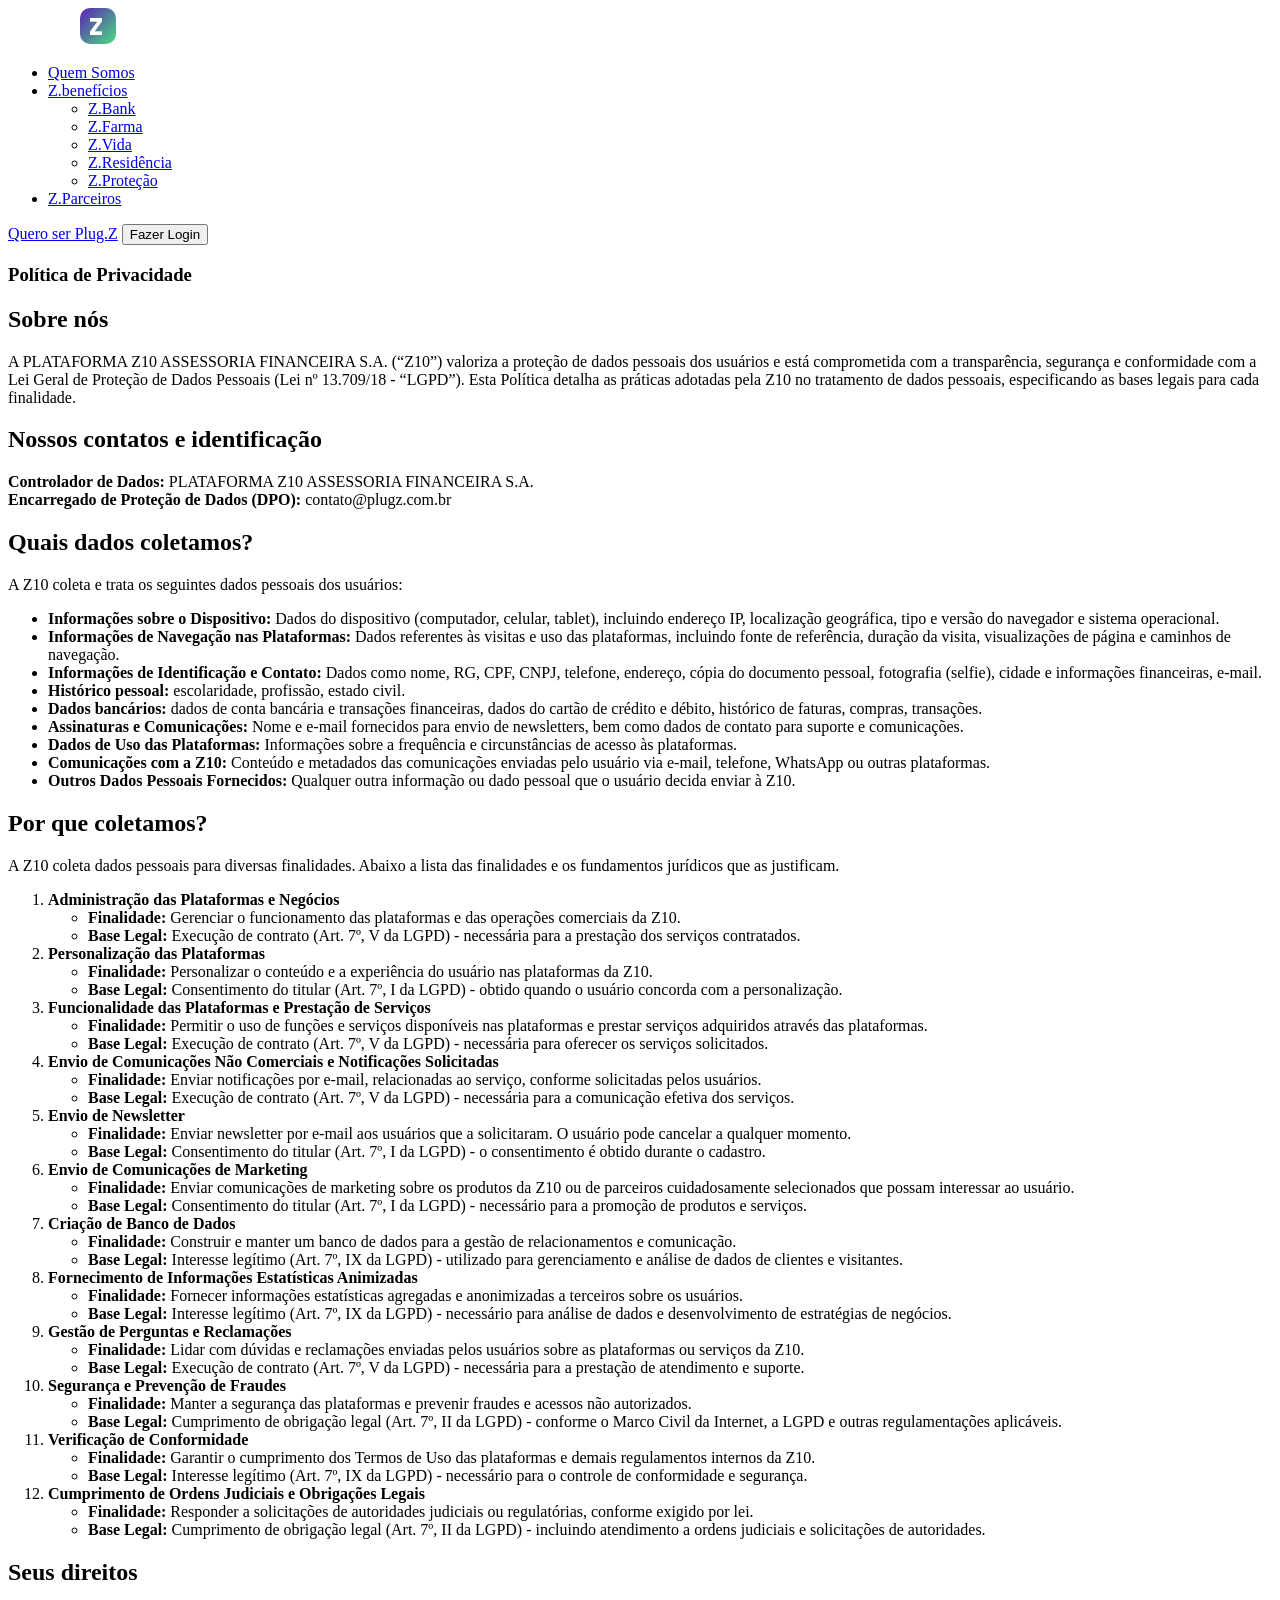
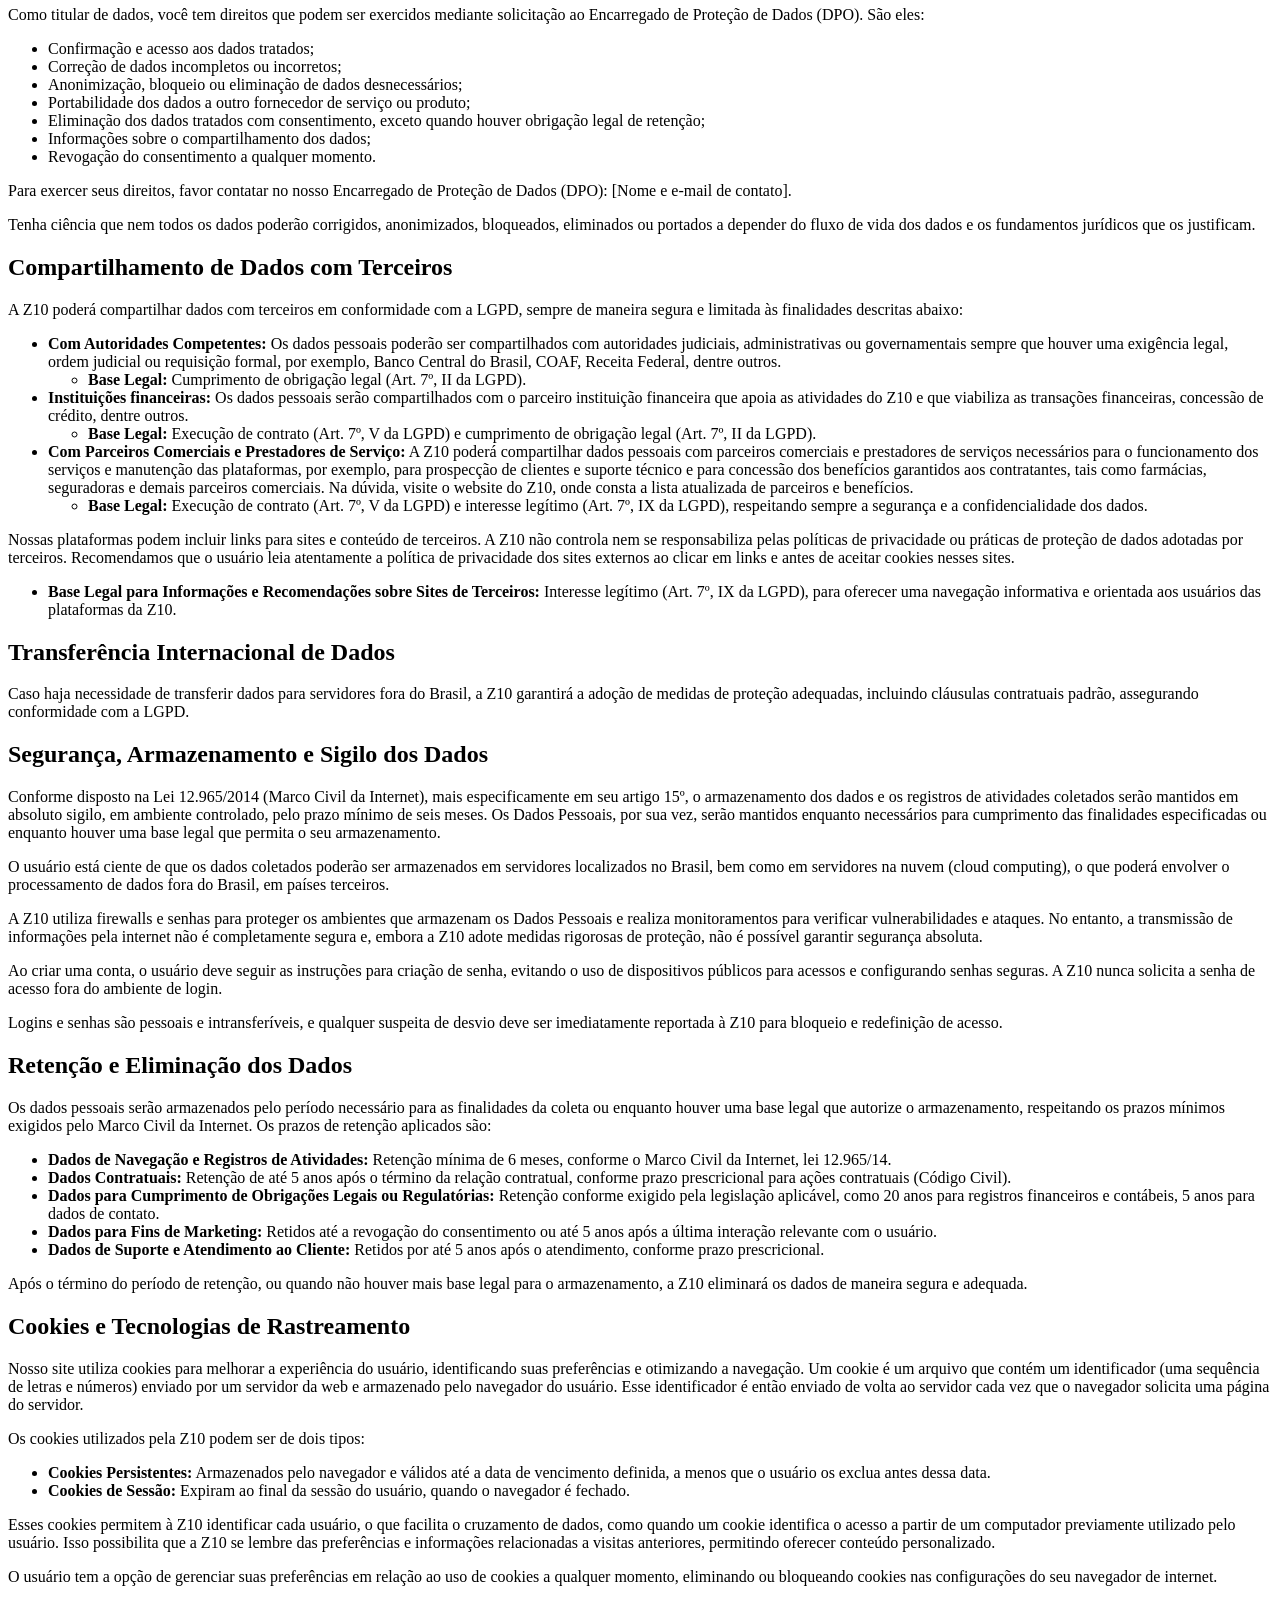
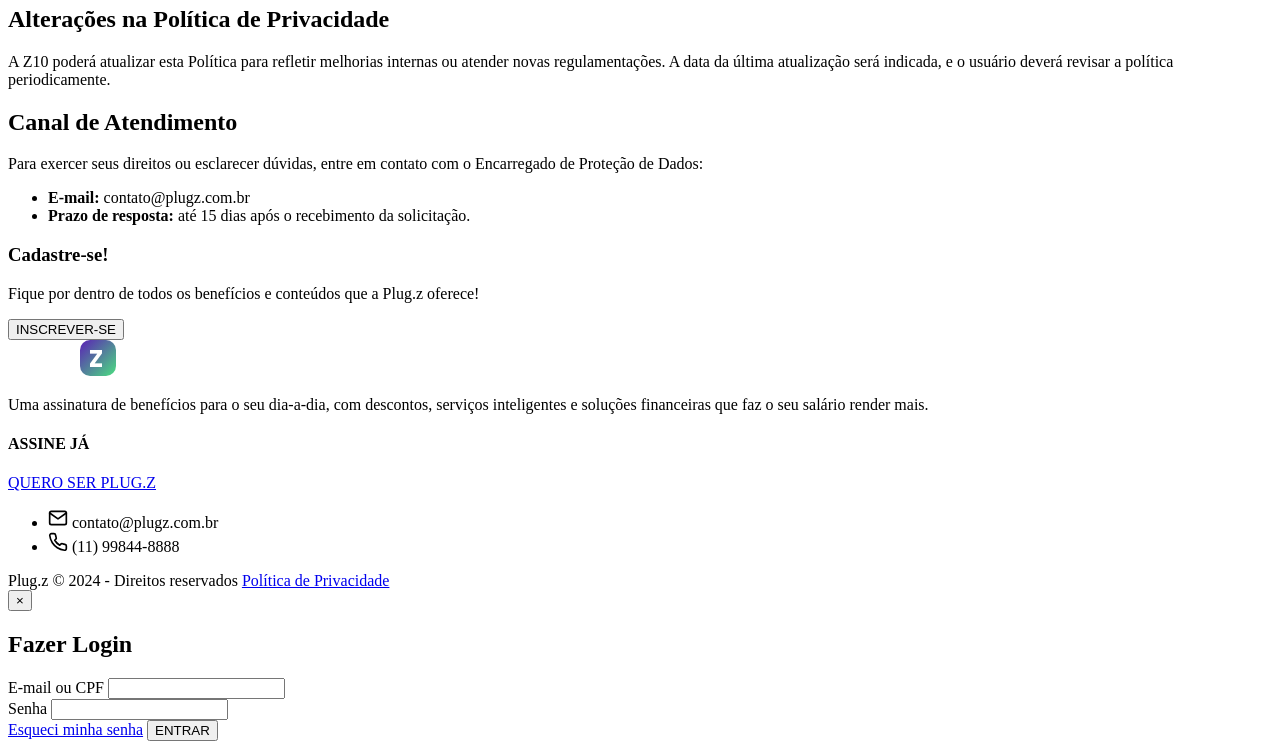
==== politica-privacidade.html @ 10fad4d1 "att5" ====
<!DOCTYPE html>
<html lang="pt-BR">
<head>
    <meta charset="UTF-8">
    <meta name="viewport" content="width=device-width, initial-scale=1.0">
    <title>Política de Privacidade | Plug.Z</title>
    
    <!-- Link único para a folha de estilos principal -->
    <link rel="stylesheet" href="style.css">
    
    <link rel="preconnect" href="https://fonts.googleapis.com">
    <link rel="preconnect" href="https://fonts.gstatic.com" crossorigin>
    <link href="https://fonts.googleapis.com/css2?family=Poppins:wght@400;500;600;700&display=swap" rel="stylesheet">
</head>
<body>
    
    <div class="quemsomos-page-container">
        <!-- A seção de herói azul engloba o cabeçalho e o conteúdo principal -->
        <section class="quemsomos-hero-section">
            <div class="container">
                <!-- 1. Cabeçalho Padrão -->
                <header class="main-header">
                    <nav class="main-nav">
                        <div class="logo">
                            <a href="index.html">
                                <svg width="112" height="36" viewBox="0 0 112 36" fill="none" xmlns="http://www.w3.org/2000/svg">
                                    <defs><linearGradient id="logo-gradient" x1="0" y1="0" x2="1" y2="1"><stop offset="0%" stop-color="#5B21B6"/><stop offset="100%" stop-color="#4ADE80"/></linearGradient></defs>
                                    <text x="0" y="27" font-family="Poppins, sans-serif" font-size="28" font-weight="500" fill="white">plug</text>
                                    <g transform="translate(72 0)"><rect width="36" height="36" rx="10" fill="url(#logo-gradient)"/><text x="9" y="27" font-family="Poppins, sans-serif" font-size="24" font-weight="700" fill="white">Z</text></g>
                                </svg>
                            </a>
                        </div>
                        <ul class="nav-links">
                            <!-- Link ativo para esta página -->
                            <li><a href="quem-somos.html" class="active">Quem Somos</a></li>
                            <li class="nav-item-dropdown">
                                <a href="#">Z.benefícios</a>
                                <ul class="dropdown-menu">
                                    <li><a href="zbank.html">Z.Bank</a></li>
                                    <li><a href="zfarma.html">Z.Farma</a></li>
                                    <li><a href="zvida.html">Z.Vida</a></li>
                                    <li><a href="zresidencia.html">Z.Residência</a></li>
                                    <li><a href="zprotecao.html">Z.Proteção</a></li>
                                </ul>
                            </li>
                            <li><a href="zparceiros.html">Z.Parceiros</a></li>
                        </ul>
                        <div class="nav-buttons">
                            <a href="quem-somos.html" class="btn btn-outline">Quero ser Plug.Z</a>
                            <button class="btn btn-solid" id="login-btn">Fazer Login</button>
                        </div>
                    </nav>
                </header>    </div>

    <!-- 2. Faixa de Título Azul -->
    <section class="privacy-hero">
        <div class="container">
            <h1>Política de Privacidade</h1>
        </div>
    </section>

    <!-- 3. Conteúdo Principal da Política -->
    <main class="privacy-content">
        <div class="container">
            <h2>Sobre nós</h2>
            <p>A PLATAFORMA Z10 ASSESSORIA FINANCEIRA S.A. (“Z10”) valoriza a proteção de dados pessoais dos usuários e está comprometida com a transparência, segurança e conformidade com a Lei Geral de Proteção de Dados Pessoais (Lei nº 13.709/18 - “LGPD”). Esta Política detalha as práticas adotadas pela Z10 no tratamento de dados pessoais, especificando as bases legais para cada finalidade.</p>

            <h2>Nossos contatos e identificação</h2>
            <p><strong>Controlador de Dados:</strong> PLATAFORMA Z10 ASSESSORIA FINANCEIRA S.A.<br>
            <strong>Encarregado de Proteção de Dados (DPO):</strong> contato@plugz.com.br</p>

            <h2>Quais dados coletamos?</h2>
            <p>A Z10 coleta e trata os seguintes dados pessoais dos usuários:</p>
            <ul>
                <li><strong>Informações sobre o Dispositivo:</strong> Dados do dispositivo (computador, celular, tablet), incluindo endereço IP, localização geográfica, tipo e versão do navegador e sistema operacional.</li>
                <li><strong>Informações de Navegação nas Plataformas:</strong> Dados referentes às visitas e uso das plataformas, incluindo fonte de referência, duração da visita, visualizações de página e caminhos de navegação.</li>
                <li><strong>Informações de Identificação e Contato:</strong> Dados como nome, RG, CPF, CNPJ, telefone, endereço, cópia do documento pessoal, fotografia (selfie), cidade e informações financeiras, e-mail.</li>
                <li><strong>Histórico pessoal:</strong> escolaridade, profissão, estado civil.</li>
                <li><strong>Dados bancários:</strong> dados de conta bancária e transações financeiras, dados do cartão de crédito e débito, histórico de faturas, compras, transações.</li>
                <li><strong>Assinaturas e Comunicações:</strong> Nome e e-mail fornecidos para envio de newsletters, bem como dados de contato para suporte e comunicações.</li>
                <li><strong>Dados de Uso das Plataformas:</strong> Informações sobre a frequência e circunstâncias de acesso às plataformas.</li>
                <li><strong>Comunicações com a Z10:</strong> Conteúdo e metadados das comunicações enviadas pelo usuário via e-mail, telefone, WhatsApp ou outras plataformas.</li>
                <li><strong>Outros Dados Pessoais Fornecidos:</strong> Qualquer outra informação ou dado pessoal que o usuário decida enviar à Z10.</li>
            </ul>
            <!-- ============================================= -->
<!-- ========= INÍCIO DA SEÇÃO "POR QUE COLETAMOS?" ========= -->
<!-- ============================================= -->
<h2>Por que coletamos?</h2>
<p>A Z10 coleta dados pessoais para diversas finalidades. Abaixo a lista das finalidades e os fundamentos jurídicos que as justificam.</p>

<ol class="purpose-list">
    <li>
        <strong>Administração das Plataformas e Negócios</strong>
        <ul>
            <li><strong>Finalidade:</strong> Gerenciar o funcionamento das plataformas e das operações comerciais da Z10.</li>
            <li><strong>Base Legal:</strong> Execução de contrato (Art. 7º, V da LGPD) - necessária para a prestação dos serviços contratados.</li>
        </ul>
    </li>
    <li>
        <strong>Personalização das Plataformas</strong>
        <ul>
            <li><strong>Finalidade:</strong> Personalizar o conteúdo e a experiência do usuário nas plataformas da Z10.</li>
            <li><strong>Base Legal:</strong> Consentimento do titular (Art. 7º, I da LGPD) - obtido quando o usuário concorda com a personalização.</li>
        </ul>
    </li>
    <li>
        <strong>Funcionalidade das Plataformas e Prestação de Serviços</strong>
        <ul>
            <li><strong>Finalidade:</strong> Permitir o uso de funções e serviços disponíveis nas plataformas e prestar serviços adquiridos através das plataformas.</li>
            <li><strong>Base Legal:</strong> Execução de contrato (Art. 7º, V da LGPD) - necessária para oferecer os serviços solicitados.</li>
        </ul>
    </li>
    <li>
        <strong>Envio de Comunicações Não Comerciais e Notificações Solicitadas</strong>
        <ul>
            <li><strong>Finalidade:</strong> Enviar notificações por e-mail, relacionadas ao serviço, conforme solicitadas pelos usuários.</li>
            <li><strong>Base Legal:</strong> Execução de contrato (Art. 7º, V da LGPD) - necessária para a comunicação efetiva dos serviços.</li>
        </ul>
    </li>
    <li>
        <strong>Envio de Newsletter</strong>
        <ul>
            <li><strong>Finalidade:</strong> Enviar newsletter por e-mail aos usuários que a solicitaram. O usuário pode cancelar a qualquer momento.</li>
            <li><strong>Base Legal:</strong> Consentimento do titular (Art. 7º, I da LGPD) - o consentimento é obtido durante o cadastro.</li>
        </ul>
    </li>
    <li>
        <strong>Envio de Comunicações de Marketing</strong>
        <ul>
            <li><strong>Finalidade:</strong> Enviar comunicações de marketing sobre os produtos da Z10 ou de parceiros cuidadosamente selecionados que possam interessar ao usuário.</li>
            <li><strong>Base Legal:</strong> Consentimento do titular (Art. 7º, I da LGPD) - necessário para a promoção de produtos e serviços.</li>
        </ul>
    </li>
    <li>
        <strong>Criação de Banco de Dados</strong>
        <ul>
            <li><strong>Finalidade:</strong> Construir e manter um banco de dados para a gestão de relacionamentos e comunicação.</li>
            <li><strong>Base Legal:</strong> Interesse legítimo (Art. 7º, IX da LGPD) - utilizado para gerenciamento e análise de dados de clientes e visitantes.</li>
        </ul>
    </li>
    <li>
        <strong>Fornecimento de Informações Estatísticas Animizadas</strong>
        <ul>
            <li><strong>Finalidade:</strong> Fornecer informações estatísticas agregadas e anonimizadas a terceiros sobre os usuários.</li>
            <li><strong>Base Legal:</strong> Interesse legítimo (Art. 7º, IX da LGPD) - necessário para análise de dados e desenvolvimento de estratégias de negócios.</li>
        </ul>
    </li>
    <li>
        <strong>Gestão de Perguntas e Reclamações</strong>
        <ul>
            <li><strong>Finalidade:</strong> Lidar com dúvidas e reclamações enviadas pelos usuários sobre as plataformas ou serviços da Z10.</li>
            <li><strong>Base Legal:</strong> Execução de contrato (Art. 7º, V da LGPD) - necessária para a prestação de atendimento e suporte.</li>
        </ul>
    </li>
    <li>
        <strong>Segurança e Prevenção de Fraudes</strong>
        <ul>
            <li><strong>Finalidade:</strong> Manter a segurança das plataformas e prevenir fraudes e acessos não autorizados.</li>
            <li><strong>Base Legal:</strong> Cumprimento de obrigação legal (Art. 7º, II da LGPD) - conforme o Marco Civil da Internet, a LGPD e outras regulamentações aplicáveis.</li>
        </ul>
    </li>
    <li>
        <strong>Verificação de Conformidade</strong>
        <ul>
            <li><strong>Finalidade:</strong> Garantir o cumprimento dos Termos de Uso das plataformas e demais regulamentos internos da Z10.</li>
            <li><strong>Base Legal:</strong> Interesse legítimo (Art. 7º, IX da LGPD) - necessário para o controle de conformidade e segurança.</li>
        </ul>
    </li>
    <li>
        <strong>Cumprimento de Ordens Judiciais e Obrigações Legais</strong>
        <ul>
            <li><strong>Finalidade:</strong> Responder a solicitações de autoridades judiciais ou regulatórias, conforme exigido por lei.</li>
            <li><strong>Base Legal:</strong> Cumprimento de obrigação legal (Art. 7º, II da LGPD) - incluindo atendimento a ordens judiciais e solicitações de autoridades.</li>
        </ul>
    </li>
</ol>
<!-- ============================================= -->
<!-- ========== FIM DA SEÇÃO "POR QUE COLETAMOS?" ========== -->
<!-- ============================================= -->
<!-- ============================================= -->
<!-- ========= INÍCIO DAS SEÇÕES FINAIS ========= -->
<!-- ============================================= -->
<h2>Seus direitos</h2>
<p>Como titular de dados, você tem direitos que podem ser exercidos mediante solicitação ao Encarregado de Proteção de Dados (DPO). São eles:</p>
<ul>
    <li>Confirmação e acesso aos dados tratados;</li>
    <li>Correção de dados incompletos ou incorretos;</li>
    <li>Anonimização, bloqueio ou eliminação de dados desnecessários;</li>
    <li>Portabilidade dos dados a outro fornecedor de serviço ou produto;</li>
    <li>Eliminação dos dados tratados com consentimento, exceto quando houver obrigação legal de retenção;</li>
    <li>Informações sobre o compartilhamento dos dados;</li>
    <li>Revogação do consentimento a qualquer momento.</li>
</ul>
<p>Para exercer seus direitos, favor contatar no nosso Encarregado de Proteção de Dados (DPO): [Nome e e-mail de contato].</p>
<p>Tenha ciência que nem todos os dados poderão corrigidos, anonimizados, bloqueados, eliminados ou portados a depender do fluxo de vida dos dados e os fundamentos jurídicos que os justificam.</p>

<h2>Compartilhamento de Dados com Terceiros</h2>
<p>A Z10 poderá compartilhar dados com terceiros em conformidade com a LGPD, sempre de maneira segura e limitada às finalidades descritas abaixo:</p>
<ul>
    <li>
        <strong>Com Autoridades Competentes:</strong> Os dados pessoais poderão ser compartilhados com autoridades judiciais, administrativas ou governamentais sempre que houver uma exigência legal, ordem judicial ou requisição formal, por exemplo, Banco Central do Brasil, COAF, Receita Federal, dentre outros.
        <ul>
            <li><strong>Base Legal:</strong> Cumprimento de obrigação legal (Art. 7º, II da LGPD).</li>
        </ul>
    </li>
    <li>
        <strong>Instituições financeiras:</strong> Os dados pessoais serão compartilhados com o parceiro instituição financeira que apoia as atividades do Z10 e que viabiliza as transações financeiras, concessão de crédito, dentre outros.
        <ul>
            <li><strong>Base Legal:</strong> Execução de contrato (Art. 7º, V da LGPD) e cumprimento de obrigação legal (Art. 7º, II da LGPD).</li>
        </ul>
    </li>
    <li>
        <strong>Com Parceiros Comerciais e Prestadores de Serviço:</strong> A Z10 poderá compartilhar dados pessoais com parceiros comerciais e prestadores de serviços necessários para o funcionamento dos serviços e manutenção das plataformas, por exemplo, para prospecção de clientes e suporte técnico e para concessão dos benefícios garantidos aos contratantes, tais como farmácias, seguradoras e demais parceiros comerciais. Na dúvida, visite o website do Z10, onde consta a lista atualizada de parceiros e benefícios.
        <ul>
            <li><strong>Base Legal:</strong> Execução de contrato (Art. 7º, V da LGPD) e interesse legítimo (Art. 7º, IX da LGPD), respeitando sempre a segurança e a confidencialidade dos dados.</li>
        </ul>
    </li>
</ul>
<p>Nossas plataformas podem incluir links para sites e conteúdo de terceiros. A Z10 não controla nem se responsabiliza pelas políticas de privacidade ou práticas de proteção de dados adotadas por terceiros. Recomendamos que o usuário leia atentamente a política de privacidade dos sites externos ao clicar em links e antes de aceitar cookies nesses sites.</p>
<ul>
    <li><strong>Base Legal para Informações e Recomendações sobre Sites de Terceiros:</strong> Interesse legítimo (Art. 7º, IX da LGPD), para oferecer uma navegação informativa e orientada aos usuários das plataformas da Z10.</li>
</ul>

<h2>Transferência Internacional de Dados</h2>
<p>Caso haja necessidade de transferir dados para servidores fora do Brasil, a Z10 garantirá a adoção de medidas de proteção adequadas, incluindo cláusulas contratuais padrão, assegurando conformidade com a LGPD.</p>

<h2>Segurança, Armazenamento e Sigilo dos Dados</h2>
<p>Conforme disposto na Lei 12.965/2014 (Marco Civil da Internet), mais especificamente em seu artigo 15º, o armazenamento dos dados e os registros de atividades coletados serão mantidos em absoluto sigilo, em ambiente controlado, pelo prazo mínimo de seis meses. Os Dados Pessoais, por sua vez, serão mantidos enquanto necessários para cumprimento das finalidades especificadas ou enquanto houver uma base legal que permita o seu armazenamento.</p>
<p>O usuário está ciente de que os dados coletados poderão ser armazenados em servidores localizados no Brasil, bem como em servidores na nuvem (cloud computing), o que poderá envolver o processamento de dados fora do Brasil, em países terceiros.</p>
<p>A Z10 utiliza firewalls e senhas para proteger os ambientes que armazenam os Dados Pessoais e realiza monitoramentos para verificar vulnerabilidades e ataques. No entanto, a transmissão de informações pela internet não é completamente segura e, embora a Z10 adote medidas rigorosas de proteção, não é possível garantir segurança absoluta.</p>
<p>Ao criar uma conta, o usuário deve seguir as instruções para criação de senha, evitando o uso de dispositivos públicos para acessos e configurando senhas seguras. A Z10 nunca solicita a senha de acesso fora do ambiente de login.</p>
<p>Logins e senhas são pessoais e intransferíveis, e qualquer suspeita de desvio deve ser imediatamente reportada à Z10 para bloqueio e redefinição de acesso.</p>
<!-- ============================================= -->
<!-- ========== FIM DAS SEÇÕES FINAIS ========== -->
<!-- ============================================= -->
        </div>
    </main>
<!-- ============================================= -->
<!-- ========= INÍCIO DAS SEÇÕES FINAIS E RODAPÉ ========= -->
<!-- ============================================= -->
<main class="privacy-content">
    <div class="container">
        <!-- ... (todo o conteúdo anterior da política de privacidade) ... -->

        <h2>Retenção e Eliminação dos Dados</h2>
        <p>Os dados pessoais serão armazenados pelo período necessário para as finalidades da coleta ou enquanto houver uma base legal que autorize o armazenamento, respeitando os prazos mínimos exigidos pelo Marco Civil da Internet. Os prazos de retenção aplicados são:</p>
        <ul>
            <li><strong>Dados de Navegação e Registros de Atividades:</strong> Retenção mínima de 6 meses, conforme o Marco Civil da Internet, lei 12.965/14.</li>
            <li><strong>Dados Contratuais:</strong> Retenção de até 5 anos após o término da relação contratual, conforme prazo prescricional para ações contratuais (Código Civil).</li>
            <li><strong>Dados para Cumprimento de Obrigações Legais ou Regulatórias:</strong> Retenção conforme exigido pela legislação aplicável, como 20 anos para registros financeiros e contábeis, 5 anos para dados de contato.</li>
            <li><strong>Dados para Fins de Marketing:</strong> Retidos até a revogação do consentimento ou até 5 anos após a última interação relevante com o usuário.</li>
            <li><strong>Dados de Suporte e Atendimento ao Cliente:</strong> Retidos por até 5 anos após o atendimento, conforme prazo prescricional.</li>
        </ul>
        <p>Após o término do período de retenção, ou quando não houver mais base legal para o armazenamento, a Z10 eliminará os dados de maneira segura e adequada.</p>

        <h2>Cookies e Tecnologias de Rastreamento</h2>
        <p>Nosso site utiliza cookies para melhorar a experiência do usuário, identificando suas preferências e otimizando a navegação. Um cookie é um arquivo que contém um identificador (uma sequência de letras e números) enviado por um servidor da web e armazenado pelo navegador do usuário. Esse identificador é então enviado de volta ao servidor cada vez que o navegador solicita uma página do servidor.</p>
        <p>Os cookies utilizados pela Z10 podem ser de dois tipos:</p>
        <ul>
            <li><strong>Cookies Persistentes:</strong> Armazenados pelo navegador e válidos até a data de vencimento definida, a menos que o usuário os exclua antes dessa data.</li>
            <li><strong>Cookies de Sessão:</strong> Expiram ao final da sessão do usuário, quando o navegador é fechado.</li>
        </ul>
        <p>Esses cookies permitem à Z10 identificar cada usuário, o que facilita o cruzamento de dados, como quando um cookie identifica o acesso a partir de um computador previamente utilizado pelo usuário. Isso possibilita que a Z10 se lembre das preferências e informações relacionadas a visitas anteriores, permitindo oferecer conteúdo personalizado.</p>
        <p>O usuário tem a opção de gerenciar suas preferências em relação ao uso de cookies a qualquer momento, eliminando ou bloqueando cookies nas configurações do seu navegador de internet.</p>

        <h2>Alterações na Política de Privacidade</h2>
        <p>A Z10 poderá atualizar esta Política para refletir melhorias internas ou atender novas regulamentações. A data da última atualização será indicada, e o usuário deverá revisar a política periodicamente.</p>

        <h2>Canal de Atendimento</h2>
        <p>Para exercer seus direitos ou esclarecer dúvidas, entre em contato com o Encarregado de Proteção de Dados:</p>
        <ul>
            <li><strong>E-mail:</strong> contato@plugz.com.br</li>
            <li><strong>Prazo de resposta:</strong> até 15 dias após o recebimento da solicitação.</li>
        </ul>
    </div>
</main>

<footer class="main-footer-wrapper">
    <!-- Seção de Call-to-Action (CTA) -->
    <div class="footer-cta-section">
        <div class="container footer-cta-content">
            <div class="cta-text">
                <h3>Cadastre-se!</h3>
                <p>Fique por dentro de todos os benefícios e conteúdos que a Plug.z oferece!</p>
            </div>
            <button class="btn btn-solid">INSCREVER-SE</button>
        </div>
    </div>

    <!-- Rodapé Principal -->
    <div class="footer-main">
        <div class="container footer-grid">
            <!-- Coluna 1: Logo e Descrição -->
            <div class="footer-column">
                <div class="logo">
                     <svg width="112" height="36" viewBox="0 0 112 36" fill="none" xmlns="http://www.w3.org/2000/svg">
                        <defs><linearGradient id="logo-gradient-footer" x1="0" y1="0" x2="1" y2="1"><stop offset="0%" stop-color="#5B21B6"/><stop offset="100%" stop-color="#4ADE80"/></linearGradient></defs>
                        <text x="0" y="27" font-family="Poppins, sans-serif" font-size="28" font-weight="500" fill="white">plug</text>
                        <g transform="translate(72 0)"><rect width="36" height="36" rx="10" fill="url(#logo-gradient-footer)"/><text x="9" y="27" font-family="Poppins, sans-serif" font-size="24" font-weight="700" fill="white">Z</text></g>
                    </svg>
                </div>
                <p class="footer-description">
                    Uma assinatura de benefícios para o seu dia-a-dia, com descontos, serviços inteligentes e soluções financeiras que faz o seu salário render mais.
                </p>
            </div>

            <!-- Coluna 2: Assine Já -->
            <div class="footer-column">
                <h4>ASSINE JÁ</h4>
                <a href="quero-ser.html" class="btn btn-gradient">QUERO SER PLUG.Z</a>
            </div>

            <!-- Coluna 3: Contato -->
            <div class="footer-column">
                <ul class="contact-list">
                    <li>
                        <svg xmlns="http://www.w3.org/2000/svg" width="20" height="20" viewBox="0 0 24 24" fill="none" stroke="currentColor" stroke-width="2" stroke-linecap="round" stroke-linejoin="round"><path d="M4 4h16c1.1 0 2 .9 2 2v12c0 1.1-.9 2-2 2H4c-1.1 0-2-.9-2-2V6c0-1.1.9-2 2-2z"></path><polyline points="22,6 12,13 2,6"></polyline></svg>
                        <span>contato@plugz.com.br</span>
                    </li>
                    <li>
                        <svg xmlns="http://www.w3.org/2000/svg" width="20" height="20" viewBox="0 0 24 24" fill="none" stroke="currentColor" stroke-width="2" stroke-linecap="round" stroke-linejoin="round"><path d="M22 16.92v3a2 2 0 0 1-2.18 2 19.79 19.79 0 0 1-8.63-3.07 19.5 19.5 0 0 1-6-6 19.79 19.79 0 0 1-3.07-8.67A2 2 0 0 1 4.11 2h3a2 2 0 0 1 2 1.72 12.84 12.84 0 0 0 .7 2.81 2 2 0 0 1-.45 2.11L8.09 9.91a16 16 0 0 0 6 6l1.27-1.27a2 2 0 0 1 2.11-.45 12.84 12.84 0 0 0 2.81.7A2 2 0 0 1 22 16.92z"></path></svg>
                        <span>(11) 99844-8888</span>
                    </li>
                </ul>
            </div>
        </div>
        
        <div class="container footer-bottom">
            <span>Plug.z © 2024 - Direitos reservados</span>
            <a href="politica-privacidade.html">Política de Privacidade</a>
        </div>
    </div>
</footer>
<!-- ============================================= -->
<!-- ========== FIM DO RODAPÉ (FOOTER) =========== -->
<!-- ============================================= -->
    <div class="modal-overlay" id="login-modal-overlay">
        <div class="modal-content" id="login-modal-content">
            <button class="modal-close-btn" id="login-modal-close">&times;</button>
            <h2>Fazer Login</h2>
            <form id="login-form">
                <div class="form-group">
                    <label for="email">E-mail ou CPF</label>
                    <input type="text" id="email" name="email" required>
                </div>
                <div class="form-group">
                    <label for="password">Senha</label>
                    <input type="password" id="password" name="password" required>
                </div>
                <a href="#" class="forgot-password-link">Esqueci minha senha</a>
                <button type="submit" class="btn btn-gradient">ENTRAR</button>
            </form>
        </div>
    </div>
</body>
</html>
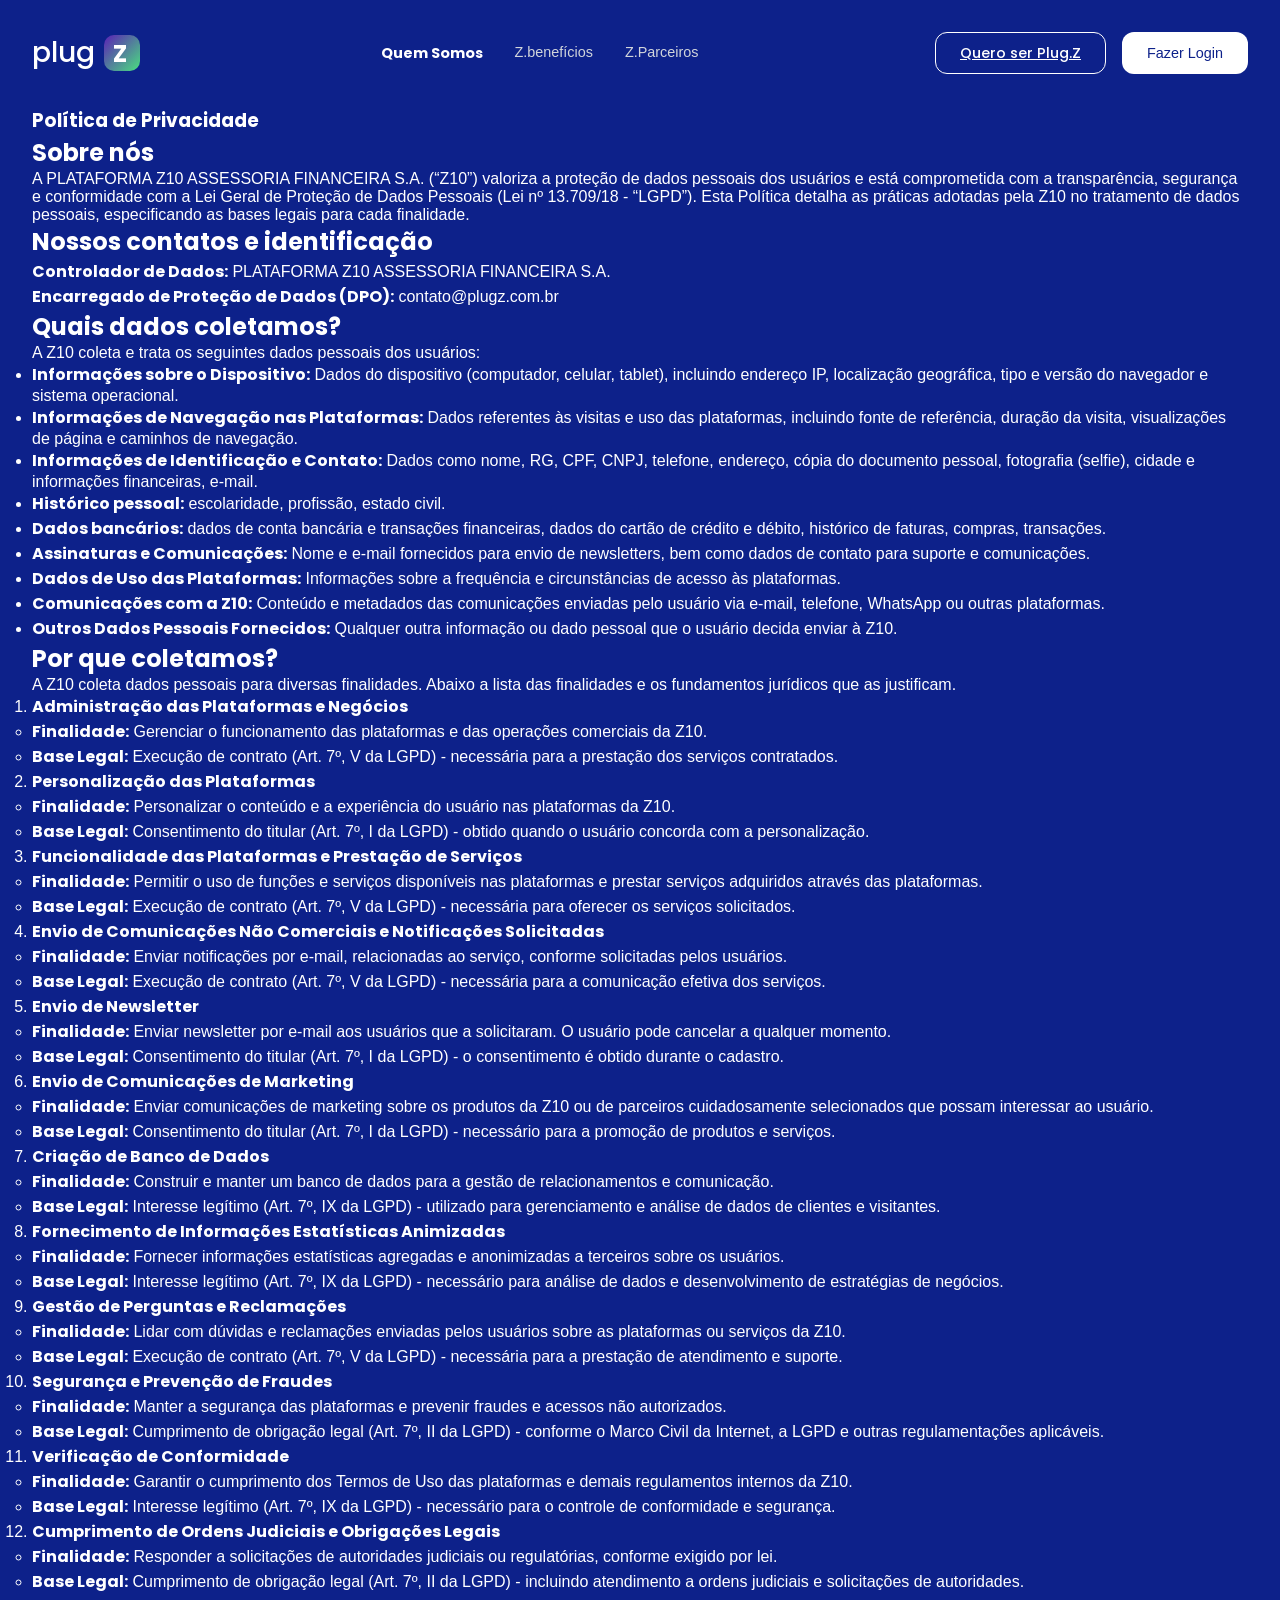
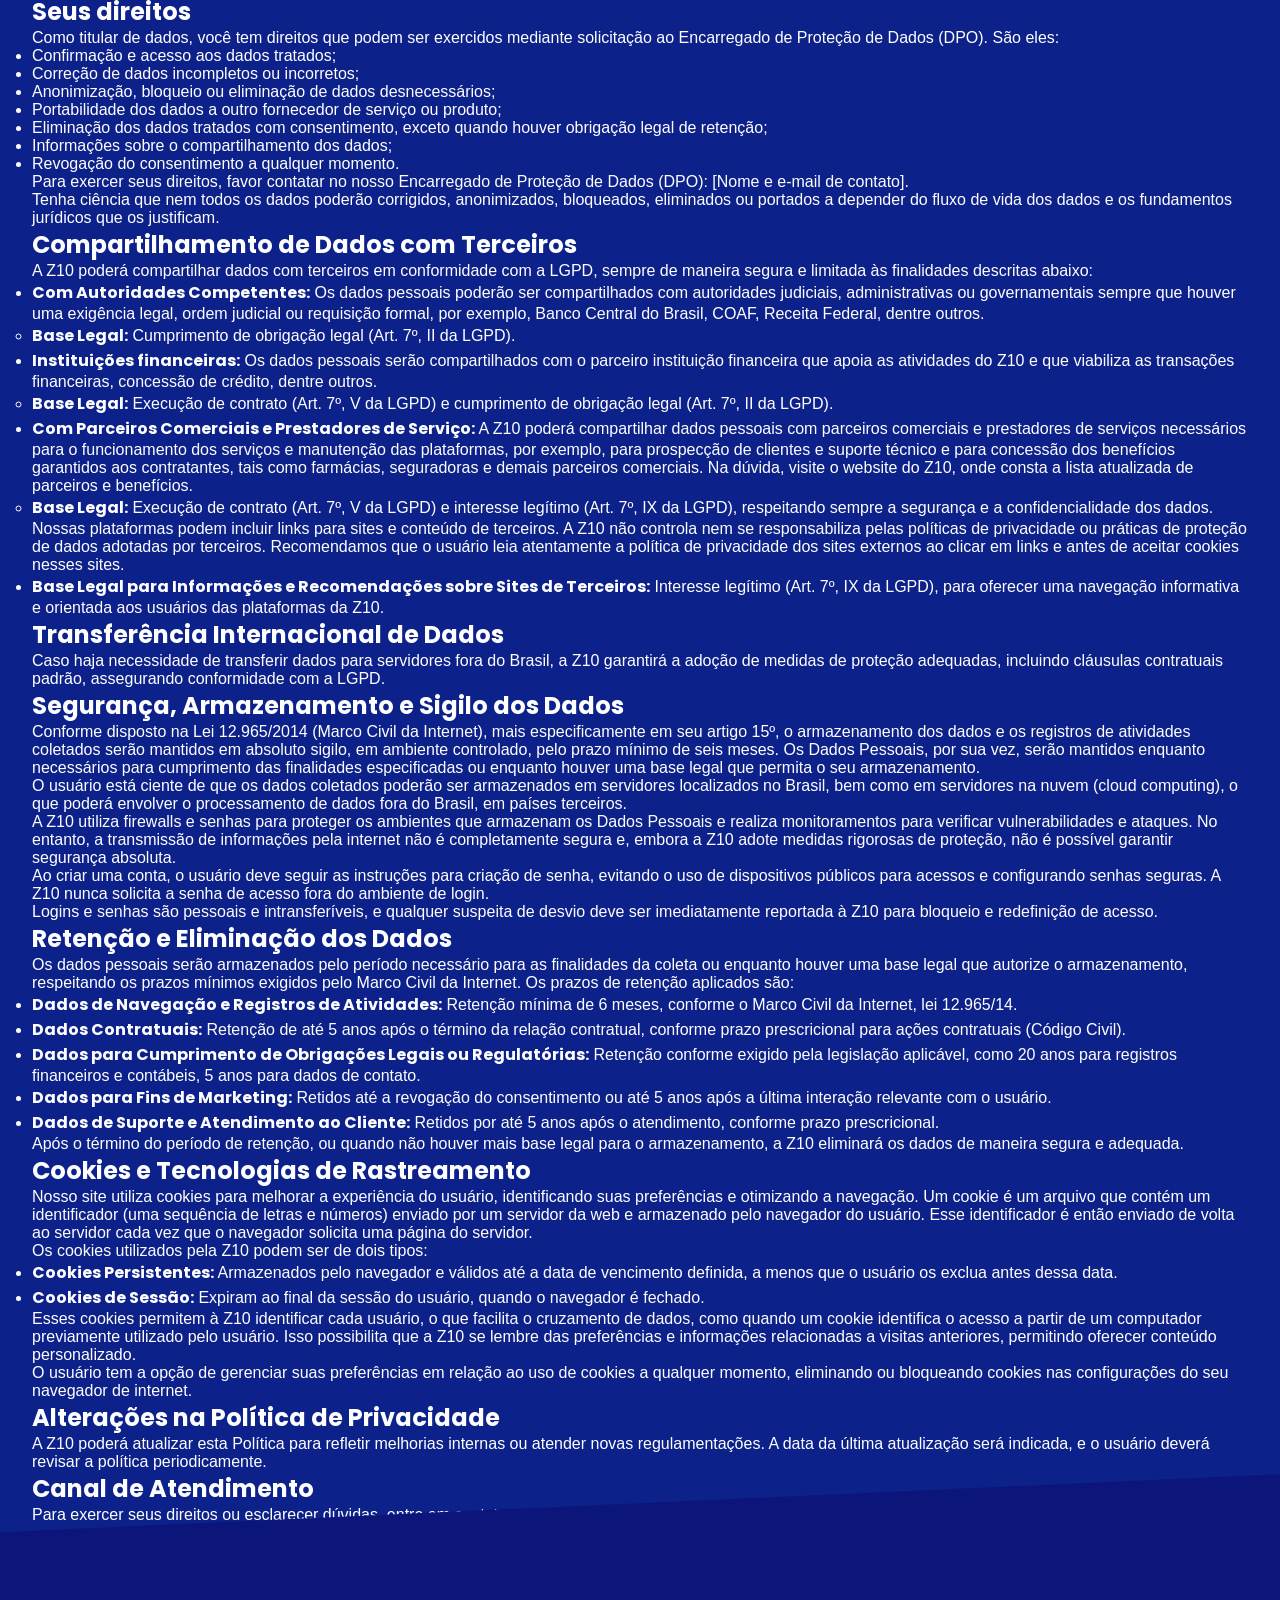
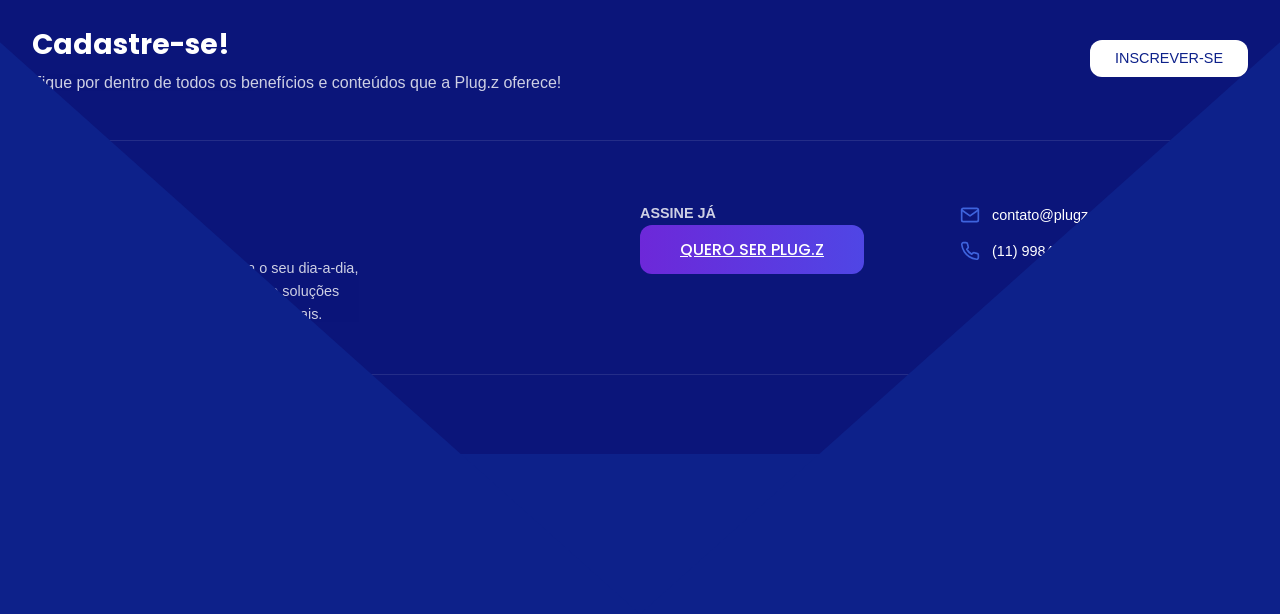
==== commit 0d151c2b: "reestruturacao projeto" ====
--- a/politica-privacidade.html
+++ b/politica-privacidade.html
@@ -5,8 +5,7 @@
     <meta name="viewport" content="width=device-width, initial-scale=1.0">
     <title>Política de Privacidade | Plug.Z</title>
     
-    <!-- Link único para a folha de estilos principal -->
-    <link rel="stylesheet" href="style.css">
+    <link rel="stylesheet" href="css/style.css">
     
     <link rel="preconnect" href="https://fonts.googleapis.com">
     <link rel="preconnect" href="https://fonts.gstatic.com" crossorigin>
@@ -15,7 +14,6 @@
 <body>
     
     <div class="quemsomos-page-container">
-        <!-- A seção de herói azul engloba o cabeçalho e o conteúdo principal -->
         <section class="quemsomos-hero-section">
             <div class="container">
                 <!-- 1. Cabeçalho Padrão -->
@@ -31,7 +29,6 @@
                             </a>
                         </div>
                         <ul class="nav-links">
-                            <!-- Link ativo para esta página -->
                             <li><a href="quem-somos.html" class="active">Quem Somos</a></li>
                             <li class="nav-item-dropdown">
                                 <a href="#">Z.benefícios</a>
@@ -52,14 +49,12 @@
                     </nav>
                 </header>    </div>
 
-    <!-- 2. Faixa de Título Azul -->
     <section class="privacy-hero">
         <div class="container">
             <h1>Política de Privacidade</h1>
         </div>
     </section>
 
-    <!-- 3. Conteúdo Principal da Política -->
     <main class="privacy-content">
         <div class="container">
             <h2>Sobre nós</h2>
@@ -82,9 +77,7 @@
                 <li><strong>Comunicações com a Z10:</strong> Conteúdo e metadados das comunicações enviadas pelo usuário via e-mail, telefone, WhatsApp ou outras plataformas.</li>
                 <li><strong>Outros Dados Pessoais Fornecidos:</strong> Qualquer outra informação ou dado pessoal que o usuário decida enviar à Z10.</li>
             </ul>
-            <!-- ============================================= -->
-<!-- ========= INÍCIO DA SEÇÃO "POR QUE COLETAMOS?" ========= -->
-<!-- ============================================= -->
+
 <h2>Por que coletamos?</h2>
 <p>A Z10 coleta dados pessoais para diversas finalidades. Abaixo a lista das finalidades e os fundamentos jurídicos que as justificam.</p>
 
@@ -174,12 +167,7 @@
         </ul>
     </li>
 </ol>
-<!-- ============================================= -->
-<!-- ========== FIM DA SEÇÃO "POR QUE COLETAMOS?" ========== -->
-<!-- ============================================= -->
-<!-- ============================================= -->
-<!-- ========= INÍCIO DAS SEÇÕES FINAIS ========= -->
-<!-- ============================================= -->
+
 <h2>Seus direitos</h2>
 <p>Como titular de dados, você tem direitos que podem ser exercidos mediante solicitação ao Encarregado de Proteção de Dados (DPO). São eles:</p>
 <ul>
@@ -230,17 +218,10 @@
 <p>A Z10 utiliza firewalls e senhas para proteger os ambientes que armazenam os Dados Pessoais e realiza monitoramentos para verificar vulnerabilidades e ataques. No entanto, a transmissão de informações pela internet não é completamente segura e, embora a Z10 adote medidas rigorosas de proteção, não é possível garantir segurança absoluta.</p>
 <p>Ao criar uma conta, o usuário deve seguir as instruções para criação de senha, evitando o uso de dispositivos públicos para acessos e configurando senhas seguras. A Z10 nunca solicita a senha de acesso fora do ambiente de login.</p>
 <p>Logins e senhas são pessoais e intransferíveis, e qualquer suspeita de desvio deve ser imediatamente reportada à Z10 para bloqueio e redefinição de acesso.</p>
-<!-- ============================================= -->
-<!-- ========== FIM DAS SEÇÕES FINAIS ========== -->
-<!-- ============================================= -->
         </div>
     </main>
-<!-- ============================================= -->
-<!-- ========= INÍCIO DAS SEÇÕES FINAIS E RODAPÉ ========= -->
-<!-- ============================================= -->
 <main class="privacy-content">
     <div class="container">
-        <!-- ... (todo o conteúdo anterior da política de privacidade) ... -->
 
         <h2>Retenção e Eliminação dos Dados</h2>
         <p>Os dados pessoais serão armazenados pelo período necessário para as finalidades da coleta ou enquanto houver uma base legal que autorize o armazenamento, respeitando os prazos mínimos exigidos pelo Marco Civil da Internet. Os prazos de retenção aplicados são:</p>
@@ -276,7 +257,6 @@
 </main>
 
 <footer class="main-footer-wrapper">
-    <!-- Seção de Call-to-Action (CTA) -->
     <div class="footer-cta-section">
         <div class="container footer-cta-content">
             <div class="cta-text">
@@ -287,10 +267,8 @@
         </div>
     </div>
 
-    <!-- Rodapé Principal -->
     <div class="footer-main">
         <div class="container footer-grid">
-            <!-- Coluna 1: Logo e Descrição -->
             <div class="footer-column">
                 <div class="logo">
                      <svg width="112" height="36" viewBox="0 0 112 36" fill="none" xmlns="http://www.w3.org/2000/svg">
@@ -331,9 +309,6 @@
         </div>
     </div>
 </footer>
-<!-- ============================================= -->
-<!-- ========== FIM DO RODAPÉ (FOOTER) =========== -->
-<!-- ============================================= -->
     <div class="modal-overlay" id="login-modal-overlay">
         <div class="modal-content" id="login-modal-content">
             <button class="modal-close-btn" id="login-modal-close">&times;</button>
--- a/css/style.css
+++ b/css/style.css
@@ -0,0 +1,2459 @@
+/* --- Variáveis Globais e Reset Básico --- */
+:root {
+    /* COR ATUALIZADA */
+    --primary-blue: #0D218A; 
+    --accent-blue: #3E63DD;
+    --white: #FFFFFF;
+    --text-gray: #D1D5DB;
+    --card-bg: rgba(255, 255, 255, 0.05);
+    --card-border: rgba(255, 255, 255, 0.1);
+    --green-accent: #4ADE80;
+}
+
+* {
+    margin: 0;
+    padding: 0;
+    box-sizing: border-box;
+}
+
+body {
+    font-family: 'Poppins', sans-serif;
+    background-color: var(--primary-blue);
+    color: var(--white);
+    overflow-x: hidden;
+    position: relative;
+}
+
+.background-dots,.background-image,.mouse-glow,.container,.main-header,.main-nav,.logo svg,.nav-links,.nav-links a,.nav-links a:hover,.nav-buttons,.btn,.btn-outline,.btn-outline:hover,.btn-solid,.btn-solid:hover,.hero-text,.hero-text h1,.hero-text p,.price-section,.price-label,.price-period,.price-value,.btn-gradient,.btn-gradient:hover,.services-grid,.service-card,.service-card:hover,.icon-bg,.icon-bg svg,.service-card span {  
+}
+
+.container { width: 100%; max-width: 1280px; margin: 0 auto; padding: 0 2rem; }
+/* --- Cabeçalho e Navegação --- */
+.main-header { padding-top: 2rem; }
+.main-nav { display: flex; justify-content: space-between; align-items: center; }
+.logo svg { display: block; }
+.nav-links { list-style: none; display: flex; gap: 2rem; }
+.nav-links a { color: var(--text-gray); text-decoration: none; font-size: 0.9rem; transition: color 0.3s ease; }
+.nav-links a:hover { color: var(--white); }
+.nav-buttons { display: flex; gap: 1rem; }
+/* --- Botões --- */
+.btn { padding: 0.6rem 1.5rem; border-radius: 12px; border: 1px solid transparent; font-weight: 500; font-size: 0.9rem; cursor: pointer; transition: all 0.3s ease; }
+.btn-outline { background-color: transparent; color: var(--white); border-color: var(--white); }
+.btn-outline:hover { background-color: var(--white); color: var(--primary-blue); }
+.btn-solid { background-color: var(--white); color: var(--primary-blue); }
+.btn-solid:hover { background-color: var(--text-gray); }
+/* --- Conteúdo Principal (Hero) --- */
+.main-content { display: flex; align-items: center; min-height: calc(100vh - 120px); padding-bottom: 100px; }
+.content-wrapper { display: flex; justify-content: space-between; align-items: center; gap: 4rem; width: 100%; }
+.hero-text { flex: 1; max-width: 500px; }
+.hero-text h1 { font-size: 3rem; line-height: 1.2; font-weight: 700; margin-bottom: 1rem; }
+.hero-text p { font-size: 1.1rem; color: var(--text-gray); max-width: 450px; margin-bottom: 2rem; }
+.price-section { margin-bottom: 2rem; }
+.price-label, .price-period { display: block; font-size: 1rem; color: var(--text-gray); }
+.price-value { display: block; font-size: 3.5rem; font-weight: 700; margin: 0.25rem 0; }
+.btn-gradient { background-image: linear-gradient(to right, #6D28D9, #4F46E5); color: var(--white); border: none; font-size: 1rem; padding: 0.8rem 2.5rem; border-radius: 12px; }
+.btn-gradient:hover { transform: translateY(-2px); box-shadow: 0 4px 15px rgba(0, 0, 0, 0.2); }
+.services-grid { flex: 1; max-width: 550px; display: grid; grid-template-columns: repeat(2, 1fr); gap: 1rem; }
+.service-card { background-color: var(--card-bg); border: 1px solid var(--card-border); border-radius: 12px; padding: 1.5rem; display: flex; flex-direction: column; gap: 1rem; transition: background-color 0.3s ease, transform 0.3s ease; }
+.service-card:hover { background-color: rgba(255, 255, 255, 0.1); transform: translateY(-5px); }
+.icon-bg { width: 40px; height: 40px; display: flex; align-items: center; justify-content: center; }
+.icon-bg svg { color: var(--text-gray); width: 24px; height: 24px; }
+.service-card span { font-weight: 500; }
+
+/* ===================================== */
+/* ========= ESTILOS CARROSSEL ========= */
+/* ===================================== */
+
+.benefits-carousel-section {
+    background-color: #fff;
+    padding: 4rem 0;
+    margin-top: -50px;
+    border-top-left-radius: 50px;
+    border-top-right-radius: 50px;
+    position: relative;
+    z-index: 10;
+}
+
+.carousel-wrapper { position: relative; }
+.carousel-track-container { overflow: hidden; border-radius: 20px; }
+.carousel-track { display: flex; transition: transform 0.5s ease-in-out; }
+.carousel-slide { flex: 0 0 100%; display: flex; align-items: center; gap: 3rem; padding: 1rem 2rem; /* Padding vertical diminuído */ }
+.slide-content { flex: 1; color: var(--primary-blue); max-width: 50%; }
+.service-tag { display: inline-flex; align-items: center; gap: 0.5rem; background-color: #f3f4f6; color: #6b7280; padding: 0.5rem 1rem; border-radius: 9999px; font-size: 0.8rem; font-weight: 500; margin-bottom: 1.5rem; }
+.service-tag svg { width: 16px; height: 16px; }
+.slide-content h2 { font-size: 2rem; font-weight: 700; line-height: 1.3; margin-bottom: 1rem; }
+.slide-content p { color: #4b5563; font-size: 1rem; margin-bottom: 2rem; }
+.slide-image-wrapper { flex: 1; display: flex; justify-content: center; align-items: center; }
+
+.slide-image-wrapper img {
+    max-width: 400px;
+    height: 400px;
+    object-fit: cover;
+    clip-path: circle(50% at 50% 50%);
+}
+
+.carousel-nav { display: flex; align-items: center; gap: 1rem; margin-top: 1.5rem; }
+.carousel-arrow { background: none; border: none; cursor: pointer; color: var(--accent-blue); padding: 0.5rem; }
+.carousel-arrow:hover { color: var(--primary-blue); }
+.carousel-dots { display: flex; gap: 0.5rem; }
+.carousel-dot { width: 10px; height: 10px; border-radius: 50%; border: none; background-color: #d1d5db; cursor: pointer; padding: 0; transition: background-color 0.3s ease, transform 0.3s ease; }
+.carousel-dot.active { background-color: var(--accent-blue); transform: scale(1.3); }
+
+/* ==================================== */
+/* ========= ESTILOS PARCEIROS ======== */
+/* ==================================== */
+
+@media (max-width: 1024px) {
+    .content-wrapper { flex-direction: column; text-align: center; gap: 2rem; }
+    .main-content { height: auto; padding: 4rem 0; }
+    .hero-text { max-width: 100%; display: flex; flex-direction: column; align-items: center; }
+    .services-grid { max-width: 600px; width: 100%; }
+}
+
+@media (max-width: 900px) {
+    .carousel-slide { flex-direction: column; text-align: center; gap: 2rem; }
+    .slide-content { max-width: 100%; order: 2; display: flex; flex-direction: column; align-items: center; }
+    .slide-image-wrapper { order: 1; }
+    .slide-image-wrapper img { width: 300px; height: 300px; }
+    .carousel-nav { justify-content: center; }
+}
+
+@media (max-width: 768px) {
+    .nav-links { display: none; }
+    .hero-text h1 { font-size: 2.5rem; }
+    .price-value { font-size: 3rem; }
+    .services-grid { grid-template-columns: 1fr; }
+    .partners-title { font-size: 1.5rem; }
+    .logo-scroller .logo-list { animation-duration: 20s; }
+}
+
+/* ======================================= */
+/* ========= ESTILOS PERFORMANCE ========= */
+/* ======================================= */
+
+.performance-section {
+    background-color: #fff;
+    padding: 4rem 0 6rem 0;
+}
+
+.performance-card {
+    background-color: #0d218a;
+    border-radius: 24px;
+    padding: 4rem;
+    display: flex;
+    position: relative;
+    overflow: hidden;
+    min-height: 480px;
+}
+
+.performance-content {
+    flex: 0 0 58%;
+    color: #fff;
+    position: relative;
+    z-index: 2;
+}
+
+.performance-header {
+    display: flex;
+    align-items: center;
+    gap: 1rem;
+    margin-bottom: 2rem;
+}
+
+.pill {
+    background-color: #e5e7eb;
+    color: #4b5563;
+    padding: 0.4rem 1rem;
+    border-radius: 9999px;
+    font-size: 0.8rem;
+    font-weight: 500;
+}
+
+.partner-logo {
+    height: 30px;
+    filter: brightness(0) invert(1);
+}
+
+.performance-content h2 {
+    font-size: 2.25rem;
+    font-weight: 700;
+    line-height: 1.3;
+    margin-bottom: 1rem;
+    max-width: 90%;
+}
+
+.performance-content .subtitle {
+    font-size: 1rem;
+    opacity: 0.9;
+    margin-bottom: 2rem;
+}
+
+.feature-grid {
+    display: grid;
+    grid-template-columns: repeat(2, 1fr);
+    gap: 1.5rem;
+    margin-bottom: 3rem;
+}
+
+.feature-item {
+    background-color: #fff;
+    color: #374151;
+    border-radius: 12px;
+    padding: 1.5rem;
+    font-size: 0.9rem;
+    line-height: 1.5;
+}
+
+.checkmark {
+    color: #6d28d9;
+    width: 24px;
+    height: 24px;
+    margin-bottom: 0.75rem;
+}
+
+.exclusive-discount {
+    font-weight: 600;
+    font-size: 1.1rem;
+}
+
+.performance-image-wrapper {
+    position: absolute;
+    top: 0;
+    right: -5%;
+    bottom: 0;
+    width: 50%;
+    z-index: 1;
+}
+
+.performance-image-wrapper img {
+    width: 100%;
+    height: 100%;
+    object-fit: cover;
+    object-position: center;
+    clip-path: circle(65% at 40% 50%);
+}
+
+@media (max-width: 1024px) {
+    .performance-card {
+        flex-direction: column;
+        padding: 2rem;
+        min-height: auto;
+    }
+    .performance-content {
+        flex: 1;
+        max-width: 100%;
+        text-align: center;
+    }
+    .performance-header {
+        justify-content: center;
+    }
+    .performance-content h2 {
+        max-width: 100%;
+        font-size: 1.75rem;
+    }
+    .feature-grid {
+        grid-template-columns: 1fr;
+    }
+    .performance-image-wrapper {
+        position: relative;
+        width: 100%;
+        height: 350px;
+        right: 0;
+        order: -1;
+        margin-bottom: 2rem;
+    }
+    .performance-image-wrapper img {
+        clip-path: circle(50% at 50% 50%);
+    }
+}
+
+/* ===================================== */
+/* ========= ESTILOS STATS/CTA ========= */
+/* ===================================== */
+
+.stats-cta-section {
+    background-color: #f8f9fa;
+    padding: 8rem 0;
+}
+
+.stats-wrapper {
+    position: relative;
+    height: 380px; 
+    max-width: 900px;
+    margin: 0 auto;
+}
+
+.stat-card {
+    background-color: #fff;
+    border: 1px solid #e5e7eb;
+    border-radius: 16px;
+    box-shadow: 0 10px 25px -5px rgba(0, 0, 0, 0.05), 0 8px 10px -6px rgba(0, 0, 0, 0.05);
+    padding: 2.5rem;
+    width: 55%;
+    min-width: 450px;
+    text-align: left;
+    color: var(--primary-blue);
+    line-height: 1.6;
+    position: absolute;
+}
+
+.stat-card p {
+    font-size: 1.1rem;
+}
+
+.stat-card strong {
+    font-weight: 700;
+}
+
+.stats-wrapper .stat-card:first-child {
+    top: 0;
+    left: 0;
+    z-index: 1;
+}
+
+.cta-card {
+    top: 110px;
+    right: 0;
+    z-index: 2;
+    text-align: center;
+}
+
+.cta-card .btn {
+    margin-top: 1.5rem;
+}
+
+@media (max-width: 950px) {
+    .stats-wrapper {
+        display: flex;
+        flex-direction: column;
+        align-items: center;
+        gap: 0;
+        height: auto;
+        position: static;
+    }
+    .stat-card {
+        position: static;
+        width: 90%;
+        min-width: unset;
+        max-width: 500px;
+        text-align: center;
+    }
+    .cta-card {
+        margin-top: -3rem;
+        padding-top: 4rem;
+    }
+}
+/* ======================================= */
+/* ========= ESTILOS MEIO AMBIENTE ========= */
+/* ======================================= */
+
+.environment-section {
+    background-color: #f8f9fa;
+    padding: 6rem 0;
+}
+
+.environment-card {
+    background-color: #0d218a;
+    border-radius: 24px;
+    padding: 4rem;
+    color: #fff;
+    display: grid;
+    grid-template-columns: 1fr 1fr;
+    grid-template-areas:
+        "info video"
+        "button button";
+    gap: 2rem 4rem;
+    align-items: center;
+}
+
+.environment-info {
+    grid-area: info;
+}
+
+.environment-video-side {
+    grid-area: video;
+}
+
+.environment-card .btn {
+    grid-area: button;
+    justify-self: center;
+    margin-top: 2rem;
+}
+
+.environment-info h2 {
+    font-size: 2.25rem;
+    font-weight: 700;
+    line-height: 1.3;
+    margin-bottom: 3rem;
+}
+
+.environment-stats {
+    display: flex;
+    justify-content: space-between;
+    gap: 1.5rem;
+}
+
+.stat-item {
+    position: relative;
+    padding-left: 1.5rem;
+}
+
+.stat-item:not(:first-child)::before {
+    content: '';
+    position: absolute;
+    left: 0;
+    top: 50%;
+    transform: translateY(-50%);
+    width: 2px;
+    height: 80%;
+    background-color: rgba(255, 255, 255, 0.2);
+}
+
+.stat-number {
+    display: block;
+    font-size: 2rem;
+    font-weight: 700;
+    margin-bottom: 0.25rem;
+}
+
+.stat-label {
+    font-size: 0.9rem;
+    line-height: 1.4;
+    opacity: 0.8;
+}
+
+.environment-video-side p {
+    font-size: 0.9rem;
+    line-height: 1.6;
+    margin-bottom: 1.5rem;
+    opacity: 0.9;
+}
+
+.video-thumbnail {
+    display: block;
+    position: relative;
+    border-radius: 12px;
+    overflow: hidden;
+    cursor: pointer;
+}
+
+.video-thumbnail img {
+    width: 100%;
+    display: block;
+    aspect-ratio: 16 / 9;
+    object-fit: cover;
+}
+
+.play-button-overlay {
+    position: absolute;
+    top: 50%;
+    left: 50%;
+    transform: translate(-50%, -50%);
+    width: 64px;
+    height: 64px;
+    background-color: rgba(0, 0, 0, 0.5);
+    border-radius: 50%;
+    display: flex;
+    align-items: center;
+    justify-content: center;
+    color: #fff;
+    transition: background-color 0.3s ease;
+}
+
+.video-thumbnail:hover .play-button-overlay {
+    background-color: rgba(0, 0, 0, 0.7);
+}
+
+.play-button-overlay svg {
+    margin-left: 4px;
+}
+
+@media (max-width: 950px) {
+    .environment-card {
+        grid-template-columns: 1fr;
+        grid-template-areas:
+            "info"
+            "video"
+            "button";
+        padding: 2.5rem;
+        text-align: center;
+    }
+    .environment-info h2 {
+        font-size: 1.75rem;
+    }
+    .environment-stats {
+        justify-content: center;
+        flex-wrap: wrap;
+    }
+    .stat-item {
+        padding-left: 1rem;
+    }
+}
+
+/* ========================================= */
+/* ========= ESTILOS DEPOIMENTOS =========== */
+/* ========================================= */
+
+.testimonials-section {
+    background-color: #f8f9fa;
+    padding: 6rem 0;
+}
+
+.testimonials-wrapper {
+    display: flex;
+    align-items: center;
+    gap: 4rem;
+}
+
+.testimonial-intro {
+    flex: 0 0 35%;
+    color: var(--primary-blue);
+}
+
+.testimonial-intro .pill {
+    margin-bottom: 1.5rem;
+}
+
+.testimonial-intro h2 {
+    font-size: 2.25rem;
+    line-height: 1.4;
+    font-weight: 500;
+}
+
+.testimonial-intro h2 strong {
+    font-weight: 700;
+}
+
+.testimonial-carousel {
+    flex: 1;
+}
+
+.testimonial-slide {
+    flex: 0 0 100%;
+    padding: 0.5rem;
+}
+
+.testimonial-card {
+    background-color: #fff;
+    border: 1px solid #e5e7eb;
+    border-radius: 20px;
+    padding: 2.5rem;
+}
+
+.quote-icon {
+    margin-bottom: 1.5rem;
+}
+
+.testimonial-quote {
+    color: var(--accent-blue);
+    font-size: 1.25rem;
+    font-weight: 500;
+    line-height: 1.5;
+    margin-bottom: 1rem;
+}
+
+.testimonial-quote strong {
+    font-weight: 700;
+}
+
+.testimonial-body {
+    color: #4b5563;
+    font-size: 0.9rem;
+    line-height: 1.6;
+    margin-bottom: 2rem;
+}
+
+.testimonial-author {
+    color: var(--primary-blue);
+    font-size: 0.9rem;
+    line-height: 1.5;
+}
+
+.testimonial-author strong {
+    display: block;
+    font-weight: 700;
+}
+
+.testimonial-author span {
+    opacity: 0.8;
+}
+
+.testimonial-nav {
+    justify-content: flex-end; /* Alinha as setas à direita */
+    margin-top: 1rem;
+}
+
+/* --- Responsividade para Depoimentos --- */
+@media (max-width: 950px) {
+    .testimonials-wrapper {
+        flex-direction: column;
+        text-align: center;
+        gap: 2rem;
+    }
+}
+
+/* ======================================= */
+/* ========= ESTILOS DO RODAPÉ =========== */
+/* ======================================= */
+
+.main-footer-wrapper {
+    background-color: #0b157a;
+    color: #fff;
+    clip-path: polygon(0% 10%, 100% 0%, 100% 100%, 0% 100%);
+    margin-top: -100px;
+    padding-top: 150px;
+    position: relative;
+    z-index: 5;
+}
+
+.footer-cta-section {
+    padding-bottom: 3rem;
+    border-bottom: 1px solid rgba(255, 255, 255, 0.1);
+}
+
+.footer-cta-content {
+    display: flex;
+    justify-content: space-between;
+    align-items: center;
+}
+
+.cta-text h3 {
+    font-size: 1.75rem;
+    font-weight: 700;
+    margin-bottom: 0.5rem;
+}
+
+.cta-text p {
+    opacity: 0.8;
+}
+
+/* Rodapé Principal */
+.footer-main {
+    padding: 4rem 0 2rem 0;
+}
+
+.footer-grid {
+    display: grid;
+    grid-template-columns: 2fr 1fr 1fr;
+    gap: 2rem;
+    padding-bottom: 3rem;
+    border-bottom: 1px solid rgba(255, 255, 255, 0.1);
+}
+
+.footer-column .logo {
+    margin-bottom: 1rem;
+}
+
+.footer-description {
+    max-width: 350px;
+    font-size: 0.9rem;
+    line-height: 1.6;
+    opacity: 0.8;
+}
+
+.footer-column h4 {
+    font-size: 0.9rem;
+    font-weight: 600;
+    margin-bottom: 1rem;
+    text-transform: uppercase;
+    opacity: 0.8;
+}
+
+.contact-list {
+    list-style: none;
+    display: flex;
+    flex-direction: column;
+    gap: 1rem;
+}
+
+.contact-list li {
+    display: flex;
+    align-items: center;
+    gap: 0.75rem;
+    font-size: 0.9rem;
+}
+
+.contact-list svg {
+    color: var(--accent-blue);
+}
+
+.footer-bottom {
+    display: flex;
+    justify-content: space-between;
+    align-items: center;
+    padding-top: 2rem;
+    font-size: 0.8rem;
+    opacity: 0.7;
+}
+
+.footer-bottom a {
+    color: #fff;
+    text-decoration: none;
+}
+
+.footer-bottom a:hover {
+    text-decoration: underline;
+}
+
+@media (max-width: 950px) {
+    .main-footer-wrapper {
+        clip-path: polygon(0% 5%, 100% 0%, 100% 100%, 0% 100%);
+        margin-top: -50px;
+        padding-top: 80px;
+    }
+    .footer-grid {
+        grid-template-columns: 1fr;
+        text-align: center;
+    }
+    .footer-column {
+        display: flex;
+        flex-direction: column;
+        align-items: center;
+    }
+    .contact-list {
+        align-items: center;
+    }
+}
+
+@media (max-width: 768px) {
+    .footer-cta-content, .footer-bottom {
+        flex-direction: column;
+        gap: 1.5rem;
+        text-align: center;
+    }
+}
+
+/* ======================================= */
+/* ========= ESTILOS PÁGINA Z.BANK ========= */
+/* ======================================= */
+
+.zbank-page-container {
+    background-color: #fff;
+}
+
+.zbank-hero-section {
+    background-color: #0d218a;
+    color: #fff;
+    padding-bottom: 10rem;
+    clip-path: polygon(0 0, 100% 0, 100% 85%, 50% 100%, 0 85%);
+}
+
+.zbank-hero-section .main-header {
+    padding-top: 2rem;
+    padding-bottom: 2rem;
+}
+
+.zbank-wrapper {
+    display: flex;
+    align-items: center;
+    gap: 4rem;
+}
+
+.zbank-content {
+    flex: 1;
+    max-width: 50%;
+}
+
+.service-tag.dark-bg {
+    background-color: rgba(0, 0, 0, 0.2);
+    color: #fff;
+    border-radius: 9999px;
+    display: inline-flex;
+    padding: 0.6rem 1.2rem;
+    gap: 0.5rem;
+    align-items: center;
+    font-weight: 500;
+}
+
+.zbank-content h2 {
+    font-size: 3rem;
+    font-weight: 700;
+    line-height: 1.2;
+    margin-top: 1.5rem;
+    margin-bottom: 1rem;
+}
+
+.zbank-content .subtitle {
+    font-size: 1.1rem;
+    opacity: 0.9;
+    margin-bottom: 2.5rem;
+    max-width: 450px;
+}
+
+.button-group {
+    display: flex;
+    gap: 1rem;
+    margin-bottom: 1.5rem;
+}
+
+.btn-light-blue {
+    background-color: #3b82f6;
+    color: #fff;
+    border-radius: 12px;
+}
+
+.btn-light-blue:hover {
+    background-color: #2563eb;
+}
+
+.activation-note {
+    font-size: 0.8rem;
+    opacity: 0.7;
+    max-width: 250px;
+    line-height: 1.5;
+}
+
+.zbank-image-wrapper {
+    flex: 1;
+    display: flex;
+    justify-content: flex-end;
+}
+
+.zbank-image-wrapper img {
+    width: 100%;
+    max-width: 500px;
+    height: 500px;
+    object-fit: cover;
+    border-radius: 50%;
+}
+
+@media (max-width: 950px) {
+    .zbank-hero-section {
+        padding-bottom: 6rem;
+        clip-path: polygon(0 0, 100% 0, 100% 95%, 50% 100%, 0 95%);
+    }
+
+    .zbank-wrapper {
+        flex-direction: column;
+        text-align: center;
+    }
+
+    .zbank-content {
+        max-width: 100%;
+        order: 2;
+        display: flex;
+        flex-direction: column;
+        align-items: center;
+    }
+    
+    .zbank-image-wrapper {
+        order: 1;
+        margin-bottom: 2rem;
+    }
+
+    .zbank-image-wrapper img {
+        width: 300px;
+        height: 300px;
+    }
+
+    .zbank-content h2 {
+        font-size: 2.5rem;
+    }
+
+    .button-group {
+        justify-content: center;
+        flex-wrap: wrap;
+    }
+}
+
+/* ============================================= */
+/* ========= ESTILOS BENEFÍCIOS Z.BANK ========= */
+/* ============================================= */
+
+.zbank-benefits-section {
+    padding: 6rem 0;
+    background-color: #fff;
+}
+
+.zbank-benefits-wrapper {
+    display: flex;
+    align-items: center;
+    gap: 4rem;
+}
+
+.zbank-benefits-content {
+    flex: 1;
+    max-width: 50%;
+    color: var(--primary-blue);
+}
+
+.zbank-benefits-content h2 {
+    font-size: 2.25rem;
+    font-weight: 700;
+    line-height: 1.3;
+    margin-bottom: 3rem;
+}
+
+.benefit-tag {
+    background-color: #0d218a;
+    color: #fff;
+    display: inline-block;
+    padding: 0.6rem 1.5rem;
+    border-radius: 9999px;
+    font-size: 0.9rem;
+    font-weight: 500;
+    margin-bottom: 1.5rem;
+}
+
+.benefits-grid {
+    display: grid;
+    grid-template-columns: repeat(2, 1fr);
+    gap: 1rem;
+}
+
+.benefit-item {
+    background-color: #3b82f6;
+    color: #fff;
+    padding: 1.5rem;
+    border-radius: 12px;
+    font-weight: 500;
+    text-align: center;
+    display: flex;
+    align-items: center;
+    justify-content: center;
+    min-height: 100px;
+}
+
+.zbank-benefits-image-area {
+    flex: 1;
+    position: relative;
+    display: flex;
+    justify-content: center;
+    align-items: center;
+}
+
+.image-background-blob {
+    position: absolute;
+    width: 100%;
+    height: 100%;
+    background-image: linear-gradient(to bottom right, #818CF8, #4ADE80);
+    border-radius: 50%;
+    filter: blur(50px);
+    opacity: 0.5;
+    z-index: 1;
+}
+
+.app-image {
+    position: relative;
+    z-index: 2;
+    max-width: 80%;
+}
+
+@media (max-width: 950px) {
+    .zbank-benefits-wrapper {
+        flex-direction: column-reverse;
+        text-align: center;
+    }
+    .zbank-benefits-content {
+        max-width: 100%;
+    }
+    .zbank-benefits-content h2 {
+        font-size: 1.75rem;
+    }
+    .app-image {
+        max-width: 60%;
+    }
+}
+
+@media (max-width: 640px) {
+    .benefits-grid {
+        grid-template-columns: 1fr;
+    }
+}
+
+/* ======================================= */
+/* ========= ESTILOS SEÇÃO CARTÃO ======== */
+/* ======================================= */
+
+.zbank-card-section {
+    padding: 6rem 0;
+    background-color: #f8f9fa;
+    text-align: center;
+}
+
+.zbank-card-wrapper {
+    display: flex;
+    align-items: center;
+    gap: 4rem;
+    margin-bottom: 6rem;
+}
+
+.card-image-area {
+    flex: 1;
+    display: flex;
+    justify-content: center;
+    align-items: center;
+}
+
+.card-image-area img {
+    width: 100%;
+    max-width: 450px;
+    height: 500px;
+    object-fit: cover;
+    clip-path: path('M 225,500 C 380,500 450,388.07 450,250 C 450,111.93 380,0 225,0 C 70,0 0,111.93 0,250 C 0,388.07 70,500 225,500 Z');
+}
+
+.card-benefits-content {
+    flex: 1;
+    max-width: 50%;
+}
+
+.app-download-section p {
+    color: var(--primary-blue);
+    font-weight: 600;
+    margin-bottom: 1.5rem;
+}
+
+.app-stores {
+    display: flex;
+    justify-content: center;
+    gap: 1rem;
+}
+
+.app-stores a img {
+    height: 50px;
+    transition: transform 0.3s ease;
+}
+
+.app-stores a:hover img {
+    transform: scale(1.05);
+}
+
+@media (max-width: 950px) {
+    .zbank-card-wrapper {
+        flex-direction: column;
+    }
+    .card-benefits-content {
+        max-width: 100%;
+    }
+    .card-image-area img {
+        width: 400px;
+        height: 400px;
+        clip-path: circle(50% at 50% 50%);
+    }
+}
+
+/* ======================================= */
+/* ========= ESTILOS CTA FINAL =========== */
+/* ======================================= */
+
+.final-cta-section {
+    background-color: #f8f9fa;
+    padding: 6rem 0;
+}
+
+.final-cta-card {
+    background-color: #fff;
+    border: 1px solid #e5e7eb;
+    border-radius: 20px;
+    box-shadow: 0 10px 25px -5px rgba(0, 0, 0, 0.05);
+    padding: 3rem 4rem;
+    display: flex;
+    justify-content: space-between;
+    align-items: center;
+}
+
+.final-cta-content {
+    color: var(--primary-blue);
+}
+
+.final-cta-content h3 {
+    font-size: 1.75rem;
+    line-height: 1.4;
+    font-weight: 500;
+    margin-bottom: 0.75rem;
+}
+
+.final-cta-content h3 strong {
+    font-weight: 700;
+    color: #a78bfa;
+}
+
+.final-cta-content p {
+    color: #4b5563;
+    margin-bottom: 2rem;
+}
+
+.price-bubble {
+    background-color: #0d218a;
+    color: #fff;
+    border-radius: 999px;
+    padding: 1.5rem 2.5rem;
+    text-align: center;
+    position: relative;
+    clip-path: polygon(0% 50%, 20% 0%, 100% 0%, 100% 100%, 20% 100%);
+}
+
+.price-bubble .price-label,
+.price-bubble .price-period {
+    font-size: 0.8rem;
+    opacity: 0.8;
+}
+
+.price-bubble .price-value {
+    font-size: 2.5rem;
+    line-height: 1;
+    margin: 0.5rem 0;
+    font-weight: 300;
+}
+
+.price-bubble .price-value strong {
+    font-size: 3.5rem;
+    font-weight: 700;
+}
+
+@media (max-width: 950px) {
+    .final-cta-card {
+        flex-direction: column;
+        text-align: center;
+        gap: 2rem;
+    }
+    .price-bubble {
+        clip-path: none;
+    }
+}
+
+/* ======================================== */
+/* ========= ESTILOS PÁGINA Z.FARMA ========= */
+/* ======================================== */
+
+.zfarma-hero-section {
+    background-color: #0d218a;
+    color: #fff;
+    padding-bottom: 10rem;
+    clip-path: polygon(0 0, 100% 0, 100% 85%, 50% 100%, 0 85%);
+}
+
+.zfarma-hero-section .main-header {
+    padding-top: 2rem;
+    padding-bottom: 2rem;
+}
+
+.zfarma-wrapper {
+    display: flex;
+    align-items: center;
+    gap: 4rem;
+}
+
+.zfarma-content {
+    flex: 1;
+    max-width: 50%;
+}
+
+.zfarma-content h2 {
+    font-size: 3rem;
+    font-weight: 700;
+    line-height: 1.2;
+    margin-top: 1.5rem;
+    margin-bottom: 2.5rem;
+}
+
+.zfarma-content .btn {
+    margin-bottom: 1.5rem;
+}
+
+.zfarma-image-wrapper {
+    flex: 1;
+    display: flex;
+    justify-content: flex-end;
+}
+
+.zfarma-image-wrapper img {
+    width: 100%;
+    max-width: 500px;
+    height: 500px;
+    object-fit: cover;
+    border-radius: 50%;
+}
+
+.zfarma-benefits-section {
+    padding: 6rem 0;
+    background-color: #fff;
+    color: var(--primary-blue);
+    text-align: center;
+}
+
+.zfarma-benefits-section h2 {
+    font-size: 2.25rem;
+    font-weight: 700;
+    margin-bottom: 3rem;
+}
+
+.benefits-container {
+    max-width: 900px;
+    margin: 0 auto;
+}
+
+.benefit-tag-red {
+    display: inline-block;
+    background-color: #ef4444;
+    color: #fff;
+    padding: 0.6rem 1.5rem;
+    border-radius: 9999px;
+    font-size: 0.9rem;
+    font-weight: 500;
+    margin-bottom: 1.5rem;
+}
+
+.zfarma-benefits-grid {
+    display: grid;
+    grid-template-columns: repeat(3, 1fr);
+    gap: 1.5rem;
+}
+
+.benefit-item-gray {
+    background-color: #f3f4f6;
+    color: var(--primary-blue);
+    padding: 2rem;
+    border-radius: 12px;
+    font-size: 1.1rem;
+    line-height: 1.5;
+    display: flex;
+    align-items: center;
+    justify-content: center;
+    min-height: 120px;
+}
+
+.benefit-item-gray strong {
+    font-size: 1.5rem;
+    font-weight: 700;
+    margin-right: 0.5rem;
+}
+
+@media (max-width: 950px) {
+    .zfarma-hero-section {
+        padding-bottom: 6rem;
+        clip-path: polygon(0 0, 100% 0, 100% 95%, 50% 100%, 0 95%);
+    }
+
+    .zfarma-wrapper {
+        flex-direction: column;
+        text-align: center;
+    }
+
+    .zfarma-content {
+        max-width: 100%;
+        order: 2;
+        display: flex;
+        flex-direction: column;
+        align-items: center;
+    }
+    
+    .zfarma-image-wrapper {
+        order: 1;
+        margin-bottom: 2rem;
+    }
+
+    .zfarma-image-wrapper img {
+        width: 300px;
+        height: 300px;
+    }
+
+    .zfarma-content h2 {
+        font-size: 2.5rem;
+    }
+
+    .zfarma-benefits-grid {
+        grid-template-columns: 1fr;
+    }
+
+    .zfarma-benefits-section h2 {
+        font-size: 1.75rem;
+    }
+}
+
+.final-cta-content h3 strong.red-text {
+    color: #ef4444; /* Vermelho */
+}
+
+/* ======================================= */
+/* ========= ESTILOS PÁGINA Z.VIDA ========= */
+/* ======================================= */
+
+.zvida-hero-section {
+    background-color: #0d218a;
+    color: #fff;
+    padding-bottom: 10rem;
+    clip-path: polygon(0 0, 100% 0, 100% 85%, 50% 100%, 0 85%);
+}
+
+.zvida-hero-section .main-header {
+    padding-top: 2rem;
+    padding-bottom: 2rem;
+}
+
+.zvida-wrapper {
+    display: flex;
+    align-items: center;
+    gap: 4rem;
+}
+
+.zvida-content {
+    flex: 1;
+    max-width: 50%;
+}
+
+.zvida-content h2 {
+    font-size: 3rem;
+    font-weight: 700;
+    line-height: 1.2;
+    margin-top: 1.5rem;
+    margin-bottom: 2.5rem;
+}
+
+.zvida-content .btn {
+    margin-bottom: 1.5rem;
+}
+
+.zvida-image-wrapper {
+    flex: 1;
+    display: flex;
+    justify-content: flex-end;
+}
+
+.zvida-image-wrapper img {
+    width: 100%;
+    max-width: 500px;
+    height: 500px;
+    object-fit: cover;
+    border-radius: 50%;
+}
+
+@media (max-width: 950px) {
+    .zvida-hero-section {
+        padding-bottom: 6rem;
+        clip-path: polygon(0 0, 100% 0, 100% 95%, 50% 100%, 0 95%);
+    }
+
+    .zvida-wrapper {
+        flex-direction: column;
+        text-align: center;
+    }
+
+    .zvida-content {
+        max-width: 100%;
+        order: 2;
+        display: flex;
+        flex-direction: column;
+        align-items: center;
+    }
+    
+    .zvida-image-wrapper {
+        order: 1;
+        margin-bottom: 2rem;
+    }
+
+    .zvida-image-wrapper img {
+        width: 300px;
+        height: 300px;
+    }
+
+    .zvida-content h2 {
+        font-size: 2.5rem;
+    }
+}
+
+/* ============================================ */
+/* ========= ESTILOS BENEFÍCIOS Z.VIDA ======== */
+/* ============================================ */
+
+.zvida-benefits-section {
+    padding: 6rem 0;
+    background-color: #f8f9fa;
+    color: var(--primary-blue);
+    text-align: center;
+}
+
+.benefit-tag-cyan {
+    display: inline-block;
+    background-color: #22d3ee;
+    color: #fff;
+    padding: 0.6rem 1.5rem;
+    border-radius: 9999px;
+    font-size: 0.9rem;
+    font-weight: 500;
+    margin-bottom: 1.5rem;
+}
+
+.zvida-benefits-grid {
+    display: grid;
+    grid-template-columns: repeat(3, 1fr);
+    gap: 1.5rem;
+    max-width: 900px;
+    margin: 0 auto;
+}
+
+.final-cta-content h3 strong.cyan-text {
+    color: #22d3ee;
+}
+
+@media (max-width: 950px) {
+    .zvida-benefits-grid {
+        grid-template-columns: 1fr;
+    }
+}
+/* =============================================== */
+/* ========= ESTILOS PÁGINA Z.RESIDÊNCIA ========= */
+/* =============================================== */
+
+.zresidencia-hero-section {
+    background-color: #0d218a;
+    color: #fff;
+    padding-bottom: 10rem;
+    clip-path: polygon(0 0, 100% 0, 100% 85%, 50% 100%, 0 85%);
+}
+
+.zresidencia-hero-section .main-header {
+    padding-top: 2rem;
+    padding-bottom: 2rem;
+}
+
+.zresidencia-wrapper {
+    display: flex;
+    align-items: center;
+    gap: 4rem;
+}
+
+.zresidencia-content {
+    flex: 1;
+    max-width: 50%;
+}
+
+.zresidencia-content h2 {
+    font-size: 3rem;
+    font-weight: 700;
+    line-height: 1.2;
+    margin-top: 1.5rem;
+    margin-bottom: 2.5rem;
+}
+
+.zresidencia-content .btn {
+    margin-bottom: 1.5rem;
+}
+
+.zresidencia-image-wrapper {
+    flex: 1;
+    display: flex;
+    justify-content: flex-end;
+}
+
+.zresidencia-image-wrapper img {
+    width: 100%;
+    max-width: 500px;
+    height: 500px;
+    object-fit: cover;
+    border-radius: 50%;
+}
+
+@media (max-width: 950px) {
+    .zresidencia-hero-section {
+        padding-bottom: 6rem;
+        clip-path: polygon(0 0, 100% 0, 100% 95%, 50% 100%, 0 95%);
+    }
+
+    .zresidencia-wrapper {
+        flex-direction: column;
+        text-align: center;
+    }
+
+    .zresidencia-content {
+        max-width: 100%;
+        order: 2;
+        display: flex;
+        flex-direction: column;
+        align-items: center;
+    }
+    
+    .zresidencia-image-wrapper {
+        order: 1;
+        margin-bottom: 2rem;
+    }
+
+    .zresidencia-image-wrapper img {
+        width: 300px;
+        height: 300px;
+    }
+
+    .zresidencia-content h2 {
+        font-size: 2.5rem;
+    }
+}
+/* ================================================= */
+/* ========= ESTILOS BENEFÍCIOS Z.RESIDÊNCIA ========= */
+/* ================================================= */
+
+.zresidencia-benefits-section {
+    padding: 6rem 0;
+    background-color: #f8f9fa;
+    color: var(--primary-blue);
+    text-align: center;
+}
+
+.zresidencia-benefits-section h2 {
+    font-size: 2.25rem;
+    font-weight: 700;
+    margin-bottom: 3rem;
+}
+
+.benefit-tag-purple {
+    display: inline-block;
+    background-color: #a855f7;
+    color: #fff;
+    padding: 0.6rem 1.5rem;
+    border-radius: 9999px;
+    font-size: 0.9rem;
+    font-weight: 500;
+    margin-bottom: 1.5rem;
+}
+
+.zresidencia-benefits-grid {
+    display: grid;
+    grid-template-columns: repeat(3, 1fr);
+    gap: 1.5rem;
+    max-width: 900px;
+    margin: 0 auto;
+}
+
+@media (max-width: 950px) {
+    .zresidencia-benefits-section h2 {
+        font-size: 1.75rem;
+    }
+    .zresidencia-benefits-grid {
+        grid-template-columns: repeat(2, 1fr);
+    }
+}
+
+@media (max-width: 640px) {
+    .zresidencia-benefits-grid {
+        grid-template-columns: 1fr;
+    }
+}
+
+.final-cta-content h3 strong.purple-text {
+    color: #a855f7; /* Roxo/Violeta */
+}
+
+/* ============================================== */
+/* ========= ESTILOS PÁGINA Z.PROTEÇÃO ========= */
+/* ============================================== */
+
+.zprotecao-hero-section {
+    background-color: #0d218a;
+    color: #fff;
+    padding-bottom: 10rem;
+    clip-path: polygon(0 0, 100% 0, 100% 85%, 50% 100%, 0 85%);
+}
+
+.zprotecao-hero-section .main-header {
+    padding-top: 2rem;
+    padding-bottom: 2rem;
+}
+
+.zprotecao-wrapper {
+    display: flex;
+    align-items: center;
+    gap: 4rem;
+}
+
+.zprotecao-content {
+    flex: 1;
+    max-width: 50%;
+}
+
+.zprotecao-content h2 {
+    font-size: 3rem;
+    font-weight: 700;
+    line-height: 1.2;
+    margin-top: 1.5rem;
+    margin-bottom: 2.5rem;
+}
+
+.zprotecao-content .btn {
+    margin-bottom: 1.5rem;
+}
+
+.zprotecao-image-wrapper {
+    flex: 1;
+    display: flex;
+    justify-content: flex-end;
+}
+
+.zprotecao-image-wrapper img {
+    width: 100%;
+    max-width: 500px;
+    height: 500px;
+    object-fit: cover;
+    border-radius: 50%;
+}
+
+@media (max-width: 950px) {
+    .zprotecao-hero-section {
+        padding-bottom: 6rem;
+        clip-path: polygon(0 0, 100% 0, 100% 95%, 50% 100%, 0 95%);
+    }
+
+    .zprotecao-wrapper {
+        flex-direction: column;
+        text-align: center;
+    }
+
+    .zprotecao-content {
+        max-width: 100%;
+        order: 2;
+        display: flex;
+        flex-direction: column;
+        align-items: center;
+    }
+    
+    .zprotecao-image-wrapper {
+        order: 1;
+        margin-bottom: 2rem;
+    }
+
+    .zprotecao-image-wrapper img {
+        width: 300px;
+        height: 300px;
+    }
+
+    .zprotecao-content h2 {
+        font-size: 2.5rem;
+    }
+}
+
+/* ================================================= */
+/* ========= ESTILOS BENEFÍCIOS Z.PROTEÇÃO ========= */
+/* ================================================= */
+
+.zprotecao-benefits-section {
+    padding: 6rem 0;
+    background-color: #f8f9fa;
+    color: var(--primary-blue);
+    text-align: center;
+}
+
+.benefit-tag-blue {
+    display: inline-block;
+    background-color: #3b82f6;
+    color: #fff;
+    padding: 0.6rem 1.5rem;
+    border-radius: 9999px;
+    font-size: 0.9rem;
+    font-weight: 500;
+    margin-bottom: 1.5rem;
+}
+
+.zprotecao-benefits-grid {
+    display: grid;
+    grid-template-columns: repeat(3, 1fr);
+    gap: 1.5rem;
+    max-width: 900px;
+    margin: 0 auto;
+}
+
+.final-cta-content h3 strong.blue-text {
+    color: #3b82f6;
+}
+
+@media (max-width: 950px) {
+    .zprotecao-benefits-grid {
+        grid-template-columns: repeat(2, 1fr);
+    }
+}
+
+@media (max-width: 640px) {
+    .zprotecao-benefits-grid {
+        grid-template-columns: 1fr;
+    }
+}
+
+/* =============================================== */
+/* ========= ESTILOS PÁGINA Z.PARCEIROS ========= */
+/* =============================================== */
+
+.zparceiros-hero-section {
+    background-color: #0d218a;
+    color: #fff;
+    padding-bottom: 10rem;
+    clip-path: polygon(0 0, 100% 0, 100% 85%, 50% 100%, 0 85%);
+}
+
+.zparceiros-hero-section .main-header {
+    padding-top: 2rem;
+    padding-bottom: 2rem;
+}
+
+.zparceiros-wrapper {
+    display: flex;
+    align-items: center;
+    gap: 4rem;
+}
+
+.zparceiros-content {
+    flex: 1;
+    max-width: 50%;
+}
+
+.zparceiros-content h2 {
+    font-size: 3rem;
+    font-weight: 700;
+    line-height: 1.2;
+    margin-top: 1.5rem;
+    margin-bottom: 2.5rem;
+}
+
+.zparceiros-content .btn {
+    margin-bottom: 1.5rem;
+}
+
+.zparceiros-image-wrapper {
+    flex: 1;
+    display: flex;
+    justify-content: flex-end;
+}
+
+.zparceiros-image-wrapper img {
+    width: 100%;
+    max-width: 500px;
+    height: 500px;
+    object-fit: cover;
+    border-radius: 50%;
+}
+
+@media (max-width: 950px) {
+    .zparceiros-hero-section {
+        padding-bottom: 6rem;
+        clip-path: polygon(0 0, 100% 0, 100% 95%, 50% 100%, 0 95%);
+    }
+
+    .zparceiros-wrapper {
+        flex-direction: column;
+        text-align: center;
+    }
+
+    .zparceiros-content {
+        max-width: 100%;
+        order: 2;
+        display: flex;
+        flex-direction: column;
+        align-items: center;
+    }
+    
+    .zparceiros-image-wrapper {
+        order: 1;
+        margin-bottom: 2rem;
+    }
+
+    .zparceiros-image-wrapper img {
+        width: 300px;
+        height: 300px;
+    }
+
+    .zparceiros-content h2 {
+        font-size: 2.5rem;
+    }
+}
+
+/* =============================================== */
+/* ========= ESTILOS PARCEIROS (SCROLLER) ========= */
+/* =============================================== */
+
+.partners-section {
+    background-color: #fff;
+    padding: 4rem 0 6rem 0;
+    border-top: 1px solid #e5e7eb;
+}
+
+.partners-title {
+    text-align: center;
+    color: var(--primary-blue);
+    font-size: 1.75rem;
+    line-height: 1.4;
+    margin-bottom: 4rem;
+}
+
+.partners-title strong { font-weight: 700; }
+
+@keyframes scroll {
+    from { transform: translateX(0); }
+    to { transform: translateX(-100%); }
+}
+
+.logo-scroller {
+    overflow: hidden;
+    -webkit-mask-image: linear-gradient(to right, transparent, black 10%, black 90%, transparent);
+    mask-image: linear-gradient(to right, transparent, black 10%, black 90%, transparent);
+}
+
+.logo-scroller .logo-list {
+    display: flex;
+    gap: 4rem;
+    flex-shrink: 0;
+    animation: scroll 30s linear infinite;
+}
+
+.logo-scroller .logo-list img {
+    height: 40px;
+    max-width: 150px;
+    object-fit: contain;
+    filter: grayscale(100%);
+    opacity: 0.6;
+    transition: all 0.3s ease;
+}
+
+.logo-scroller .logo-list img:hover {
+    filter: grayscale(0%);
+    opacity: 1;
+}
+
+@media (max-width: 950px) {
+    .partner-logos-section h2 {
+        font-size: 1.75rem;
+    }
+}
+
+@media (max-width: 640px) {
+    .partner-logos-grid {
+        grid-template-columns: repeat(2, 1fr); /* 2 colunas em celulares */
+        gap: 2rem;
+    }
+}
+
+/* ======================================= */
+/* ========= ESTILOS SEÇÃO SEGUROS ========= */
+/* ======================================= */
+
+.insurance-section {
+    padding: 6rem 0;
+    background-color: #f8f9fa;
+}
+
+.insurance-wrapper {
+    display: flex;
+    align-items: center;
+    gap: 4rem;
+}
+
+.insurance-image-area {
+    flex: 1;
+    display: flex;
+    justify-content: center;
+    align-items: center;
+}
+
+.insurance-image-area img {
+    width: 100%;
+    max-width: 500px;
+    height: 500px;
+    object-fit: cover;
+    clip-path: circle(50% at 50% 50%);
+}
+
+.insurance-content {
+    flex: 1;
+    max-width: 50%;
+    color: var(--primary-blue);
+}
+
+.insurance-content h2 {
+    font-size: 1.75rem;
+    font-weight: 500;
+    line-height: 1.4;
+    margin-top: 1.5rem;
+    margin-bottom: 2rem;
+}
+
+.insurance-content h2 strong {
+    font-weight: 700;
+}
+
+.insurance-content p {
+    color: #4b5563;
+    line-height: 1.6;
+    margin-bottom: 1.25rem;
+}
+
+.insurance-benefits-grid {
+    display: grid;
+    grid-template-columns: repeat(2, 1fr);
+    gap: 1rem;
+    margin-top: 2.5rem;
+}
+
+@media (max-width: 950px) {
+    .insurance-wrapper {
+        flex-direction: column;
+        text-align: center;
+    }
+    .insurance-content {
+        max-width: 100%;
+    }
+    .insurance-image-area img {
+        width: 400px;
+        height: 400px;
+    }
+}
+
+@media (max-width: 640px) {
+    .insurance-benefits-grid {
+        grid-template-columns: 1fr;
+    }
+}
+
+/* ======================================= */
+/* ========= ESTILOS MENU DROPDOWN ========= */
+/* ======================================= */
+
+.nav-item-dropdown {
+    position: relative;
+}
+
+.dropdown-menu {
+    position: absolute;
+    top: 100%;
+    left: 50%;
+    transform: translateX(-50%);
+    margin-top: 0.75rem;
+    
+    background-color: rgba(29, 37, 83, 0.9);
+    backdrop-filter: blur(5px);
+    border: 1px solid rgba(255, 255, 255, 0.1);
+    
+    border-radius: 12px;
+    padding: 0.5rem;
+    list-style: none;
+    min-width: 200px;
+    box-shadow: 0 8px 24px rgba(0, 0, 0, 0.3);
+
+    opacity: 0;
+    visibility: hidden;
+    transform: translateX(-50%) translateY(-10px);
+    transition: opacity 0.3s ease, transform 0.3s ease, visibility 0.3s;
+    z-index: 1000;
+}
+
+.nav-item-dropdown:hover > .dropdown-menu {
+    opacity: 1;
+    visibility: visible;
+    transform: translateX(-50%) translateY(0);
+}
+
+.dropdown-menu li a {
+    display: block;
+    padding: 0.6rem 1rem;
+    color: var(--text-gray);
+    text-decoration: none;
+    border-radius: 8px;
+    font-size: 0.9rem;
+    transition: background-color 0.2s ease, color 0.2s ease;
+}
+
+.dropdown-menu li a:hover {
+    background-color: rgba(255, 255, 255, 0.08);
+    color: var(--white);
+}
+
+/* ============================================== */
+/* ========= ESTILOS PÁGINA QUEM SOMOS ========= */
+/* ============================================== */
+
+.quemsomos-hero-section {
+    background-color: #0d218a;
+    color: #fff;
+    padding-bottom: 10rem;
+    clip-path: polygon(0 0, 100% 0, 100% 85%, 50% 100%, 0 85%);
+}
+
+.quemsomos-hero-section .main-header {
+    padding-top: 2rem;
+    padding-bottom: 2rem;
+}
+
+.nav-links a.active {
+    font-weight: 700;
+    color: #fff;
+}
+
+.quemsomos-wrapper {
+    display: flex;
+    align-items: center;
+    gap: 4rem;
+    padding-top: 4rem;
+}
+
+.quemsomos-content {
+    flex: 1;
+    max-width: 50%;
+}
+
+.quemsomos-content h1 {
+    font-size: 3rem;
+    font-weight: 700;
+    line-height: 1.3;
+    margin-bottom: 1.5rem;
+}
+
+.quemsomos-content p {
+    font-size: 1.1rem;
+    opacity: 0.9;
+    line-height: 1.6;
+}
+
+.quemsomos-image-wrapper {
+    flex: 1;
+    display: flex;
+    justify-content: flex-end;
+}
+
+.quemsomos-image-wrapper img {
+    width: 100%;
+    max-width: 500px;
+    height: 500px;
+    object-fit: cover;
+    border-radius: 50%;
+}
+
+@media (max-width: 950px) {
+    .quemsomos-hero-section {
+        padding-bottom: 6rem;
+        clip-path: polygon(0 0, 100% 0, 100% 95%, 50% 100%, 0 95%);
+    }
+
+    .quemsomos-wrapper {
+        flex-direction: column;
+        text-align: center;
+        padding-top: 2rem;
+    }
+
+    .quemsomos-content {
+        max-width: 100%;
+        order: 2;
+        display: flex;
+        flex-direction: column;
+        align-items: center;
+    }
+    
+    .quemsomos-image-wrapper {
+        order: 1;
+        margin-bottom: 2rem;
+    }
+
+    .quemsomos-image-wrapper img {
+        width: 300px;
+        height: 300px;
+    }
+
+    .quemsomos-content h1 {
+        font-size: 2.5rem;
+    }
+}
+
+/* =============================================== */
+/* ========= ESTILOS SEÇÃO ECOSSISTEMA ========= */
+/* =============================================== */
+
+.ecosystem-section {
+    padding: 8rem 0;
+    background-color: #f8f9fa;
+    position: relative;
+    margin-top: -150px;
+    padding-top: 250px;
+    text-align: center;
+}
+
+.ecosystem-image-wrapper {
+    position: absolute;
+    top: -100px;
+    left: 50%;
+    transform: translateX(-50%);
+    width: 600px;
+    height: 300px;
+    overflow: hidden;
+}
+
+.ecosystem-image-wrapper img {
+    width: 100%;
+    height: auto;
+    clip-path: ellipse(80% 50% at 50% 0%);
+}
+
+.ecosystem-content {
+    max-width: 600px;
+    margin: 0 auto;
+}
+
+.ecosystem-content .pill {
+    background-color: #e5e7eb;
+    color: #6b7280;
+    margin-bottom: 1.5rem;
+}
+
+.ecosystem-content h2 {
+    color: var(--primary-blue);
+    font-size: 2.75rem;
+    font-weight: 700;
+    line-height: 1.3;
+}
+
+@media (max-width: 950px) {
+    .ecosystem-section {
+        margin-top: -100px;
+        padding-top: 200px;
+    }
+    .ecosystem-image-wrapper {
+        width: 400px;
+        height: 200px;
+        top: -80px;
+    }
+    .ecosystem-content h2 {
+        font-size: 2rem;
+    }
+}
+
+@media (max-width: 640px) {
+    .ecosystem-section {
+        margin-top: -80px;
+        padding-top: 150px;
+        padding-left: 1rem;
+        padding-right: 1rem;
+    }
+     .ecosystem-image-wrapper {
+        width: 300px;
+        height: 150px;
+        top: -60px;
+    }
+}
+
+/* =================================================== */
+/* ========= ESTILOS CARROSSEL BENEFÍCIOS DETALHADOS ========= */
+/* =================================================== */
+
+.detailed-benefits-section {
+    padding: 6rem 0;
+    background-color: #f8f9fa;
+}
+
+.detailed-benefits-header {
+    display: flex;
+    justify-content: space-between;
+    align-items: flex-start;
+    margin-bottom: 2rem;
+    color: var(--primary-blue);
+}
+.detailed-benefits-header .header-text { max-width: 60%; }
+.detailed-benefits-header h2 { font-size: 2rem; font-weight: 700; margin: 0.75rem 0; }
+.detailed-benefits-header p { color: #4b5563; line-height: 1.6; }
+
+.detailed-benefits-carousel {
+    position: relative;
+}
+
+.detailed-benefits-carousel .carousel-track-container {
+    overflow: hidden;
+}
+
+.detailed-benefits-carousel .carousel-track {
+    display: flex;
+    gap: 1.5rem;
+    align-items: stretch; 
+    transition: transform 0.5s ease-in-out;
+}
+
+.detailed-benefits-carousel .carousel-slide {
+    flex: 0 0 calc((100% - 3rem) / 3);
+    min-width: 300px;
+}
+
+.detailed-benefits-carousel .carousel-arrow {
+    position: absolute;
+    top: 50%;
+    transform: translateY(-50%);
+    z-index: 10;
+    color: var(--primary-blue);
+    opacity: 0.5;
+    transition: opacity 0.3s ease;
+    padding: 0;
+    background: none;
+    border: none;
+}
+.detailed-benefits-carousel .carousel-arrow:hover {
+    opacity: 1;
+}
+
+.detailed-benefits-carousel .prev-arrow {
+    left: -3rem;
+}
+.detailed-benefits-carousel .next-arrow {
+    right: -3rem;
+}
+
+.detailed-benefit-card {
+    background-color: #0d218a;
+    color: #fff;
+    padding: 2.5rem;
+    border-radius: 16px;
+    height: 100%;
+}
+.detailed-benefit-card .card-header { display: flex; align-items: center; gap: 0.5rem; font-size: 0.9rem; opacity: 0.8; margin-bottom: 1.5rem; }
+.detailed-benefit-card h3 { font-size: 1.5rem; line-height: 1.3; margin-bottom: 1.5rem; }
+.detailed-benefit-card .coverage-label { font-size: 0.9rem; opacity: 0.8; margin-bottom: 0.75rem; }
+.detailed-benefit-card ul { list-style: none; padding-left: 1.25rem; }
+.detailed-benefit-card ul li { position: relative; padding-bottom: 0.75rem; font-size: 0.9rem; line-height: 1.5; opacity: 0.9; }
+.detailed-benefit-card ul li::before { content: '•'; position: absolute; left: -1.25rem; color: var(--green-accent); }
+
+@media (max-width: 1200px) {
+    .detailed-benefits-carousel .carousel-slide {
+        flex-basis: calc((100% - 1.5rem) / 2);
+    }
+}
+
+@media (max-width: 768px) {
+    .detailed-benefits-header { flex-direction: column; align-items: center; text-align: center; gap: 1.5rem; }
+    .detailed-benefits-header .header-text { max-width: 100%; }
+    .detailed-benefits-carousel .carousel-slide { flex-basis: 90%; }
+
+    .detailed-benefits-carousel .prev-arrow {
+        left: -1rem;
+    }
+    .detailed-benefits-carousel .next-arrow {
+        right: -1rem;
+    }
+}
+
+/* =================================================== */
+/* ========= ESTILOS DO NOVO GRID DE SERVIÇOS (INDEX) ========= */
+/* =================================================== */
+
+.service-card-link {
+    text-decoration: none;
+    color: inherit;
+}
+
+/* Estilo do card principal */
+.services-grid .service-card {
+    background-color: rgba(255, 255, 255, 0.05);
+    border: 1px solid rgba(255, 255, 255, 0.1);
+    border-radius: 12px;
+    padding: 1.5rem;
+    display: flex;
+    flex-direction: column;
+    gap: 0.75rem; /* Espaço entre o ícone e o texto */
+    transition: background-color 0.3s ease, transform 0.3s ease;
+}
+
+.services-grid .service-card:hover {
+    background-color: rgba(255, 255, 255, 0.1);
+    transform: translateY(-5px);
+}
+
+/* Estilo do ícone */
+.services-grid .icon-bg svg {
+    width: 24px;
+    height: 24px;
+    color: #fff;
+}
+
+/* Estilo do texto dentro do card */
+.services-grid .service-card span {
+    color: #c471ed; /* Cor roxa/magenta do texto */
+    font-weight: 500;
+    text-decoration: none; /* Garante que não haja sublinhado */
+}
+/* ======================================= */
+/* ========= ESTILOS DO MODAL DE LOGIN ========= */
+/* ======================================= */
+
+.modal-overlay {
+    position: fixed;
+    top: 0;
+    left: 0;
+    width: 100%;
+    height: 100%;
+    background-color: rgba(13, 33, 138, 0.6); /* Cor azul escura com opacidade */
+    backdrop-filter: blur(5px);
+    display: flex;
+    justify-content: center;
+    align-items: center;
+    z-index: 2000; /* Garante que fique sobre todo o conteúdo */
+    
+    /* Escondido por padrão */
+    opacity: 0;
+    visibility: hidden;
+    transition: opacity 0.3s ease, visibility 0.3s ease;
+}
+
+/* Classe que o JavaScript irá adicionar para mostrar o modal */
+.modal-overlay.visible {
+    opacity: 1;
+    visibility: visible;
+}
+
+.modal-content {
+    background-color: #fff;
+    color: var(--primary-blue);
+    padding: 2.5rem;
+    border-radius: 16px;
+    width: 100%;
+    max-width: 400px;
+    box-shadow: 0 10px 30px rgba(0, 0, 0, 0.2);
+    position: relative;
+    
+    /* Animação de aparição */
+    transform: translateY(-20px);
+    transition: transform 0.3s ease;
+}
+
+.modal-overlay.visible .modal-content {
+    transform: translateY(0);
+}
+
+.modal-close-btn {
+    position: absolute;
+    top: 1rem;
+    right: 1rem;
+    background: none;
+    border: none;
+    font-size: 2rem;
+    color: #9ca3af;
+    cursor: pointer;
+    line-height: 1;
+}
+
+.modal-content h2 {
+    text-align: center;
+    margin-bottom: 2rem;
+    font-size: 1.75rem;
+}
+
+.form-group {
+    margin-bottom: 1.5rem;
+}
+
+.form-group label {
+    display: block;
+    font-size: 0.9rem;
+    font-weight: 500;
+    margin-bottom: 0.5rem;
+}
+
+.form-group input {
+    width: 100%;
+    padding: 0.75rem 1rem;
+    border: 1px solid #d1d5db;
+    border-radius: 8px;
+    font-size: 1rem;
+    font-family: 'Poppins', sans-serif;
+}
+
+.forgot-password-link {
+    display: block;
+    text-align: right;
+    font-size: 0.8rem;
+    color: var(--accent-blue);
+    text-decoration: none;
+    margin-bottom: 2rem;
+}
+
+.modal-content .btn {
+    width: 100%;
+    padding: 0.8rem;
+    font-size: 1rem;
+}
+/* ======================================= */
+/* ========= ESTILOS PÁGINA ASSINE ========= */
+/* ======================================= */
+
+body.page-assine {
+    background-color: var(--primary-blue);
+    color: #fff;
+}
+
+.assine-main-content {
+    padding: 6rem 0;
+}
+
+.assine-content-wrapper {
+    max-width: 700px;
+}
+
+.subscription-section,
+.existing-user-login {
+    margin-bottom: 2rem;
+}
+
+.assine-content-wrapper h1 {
+    font-size: 2.25rem;
+    font-weight: 700;
+    line-height: 1.3;
+}
+
+.assine-content-wrapper h2 {
+    font-size: 1.75rem;
+    font-weight: 600;
+    margin-bottom: 1.5rem;
+}
+
+.assine-content-wrapper .price-section {
+    margin: 1rem 0 2rem 0;
+}
+
+/* Novo estilo de botão com gradiente roxo */
+.btn-gradient-purple {
+    background-image: linear-gradient(to right, #8b5cf6, #6366f1);
+    color: var(--white);
+    border: none;
+    padding: 0.75rem 2.5rem;
+}
+.btn-gradient-purple:hover {
+    transform: translateY(-2px);
+    box-shadow: 0 4px 15px rgba(0, 0, 0, 0.2);
+}
+
+.assine-content-wrapper .activation-note {
+    font-size: 0.8rem;
+    opacity: 0.7;
+    margin-top: 1.5rem;
+    max-width: 280px;
+}
+
+/* Divisor horizontal */
+.section-divider {
+    border: none;
+    height: 1px;
+    background-color: rgba(255, 255, 255, 0.1);
+    margin: 3rem 0;
+}
+
+/* Seção de cadastro (newsletter) */
+.newsletter-cta {
+    display: flex;
+    justify-content: space-between;
+    align-items: center;
+    gap: 2rem;
+}
+.newsletter-cta h3 { font-size: 1.75rem; margin-bottom: 0.5rem; }
+.newsletter-cta p { opacity: 0.8; }
+.newsletter-cta .btn-light-blue { flex-shrink: 0; }
+
+/* Rodapé simplificado (sem a curva e a sobreposição) */
+.simple-footer {
+    clip-path: none;
+    margin-top: 0;
+    padding-top: 0;
+}
+.simple-footer .footer-cta-section {
+    display: none; /* Esconde a seção de cadastro duplicada do rodapé */
+}
+.simple-footer .footer-main {
+    padding-top: 3rem;
+}
+
+/* Responsividade */
+@media (max-width: 768px) {
+    .assine-content-wrapper h1 { font-size: 1.75rem; }
+    .assine-content-wrapper h2 { font-size: 1.5rem; }
+    .newsletter-cta {
+        flex-direction: column;
+        align-items: flex-start;
+        text-align: left;
+    }
+}
